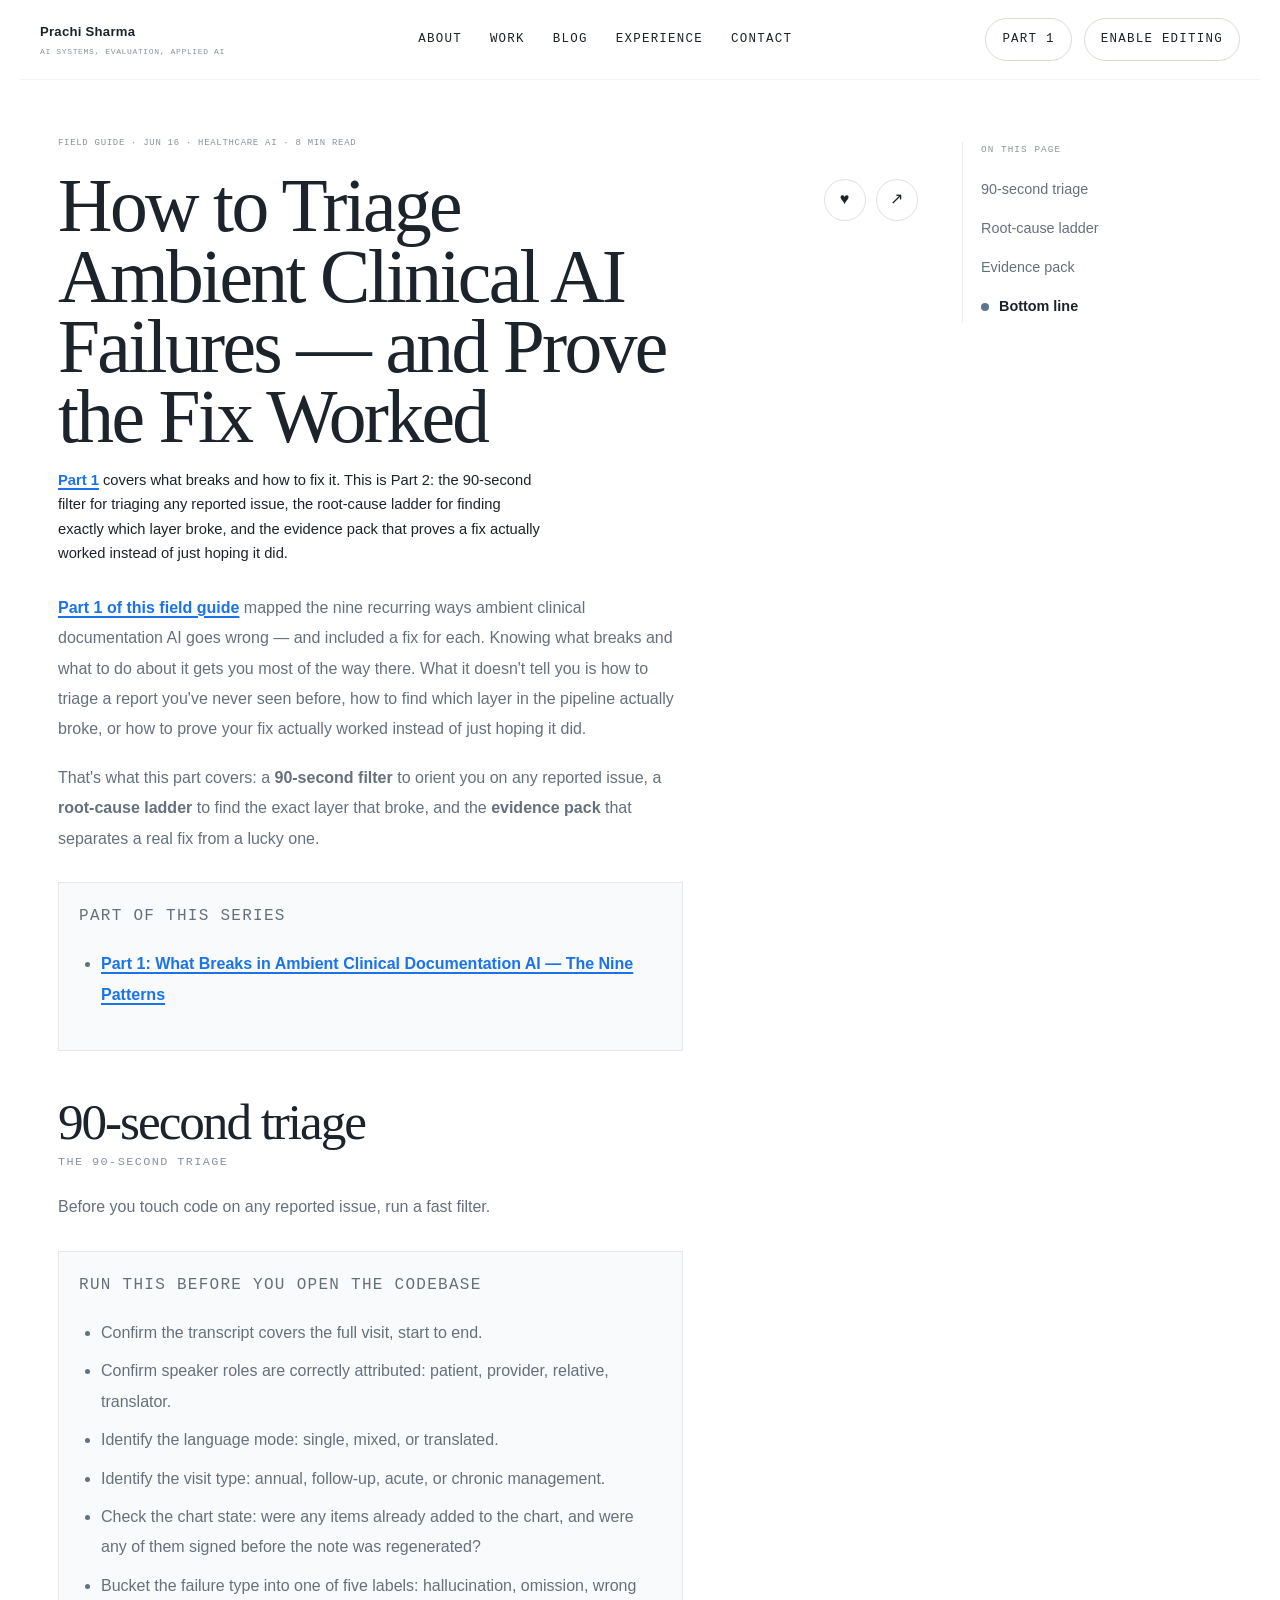
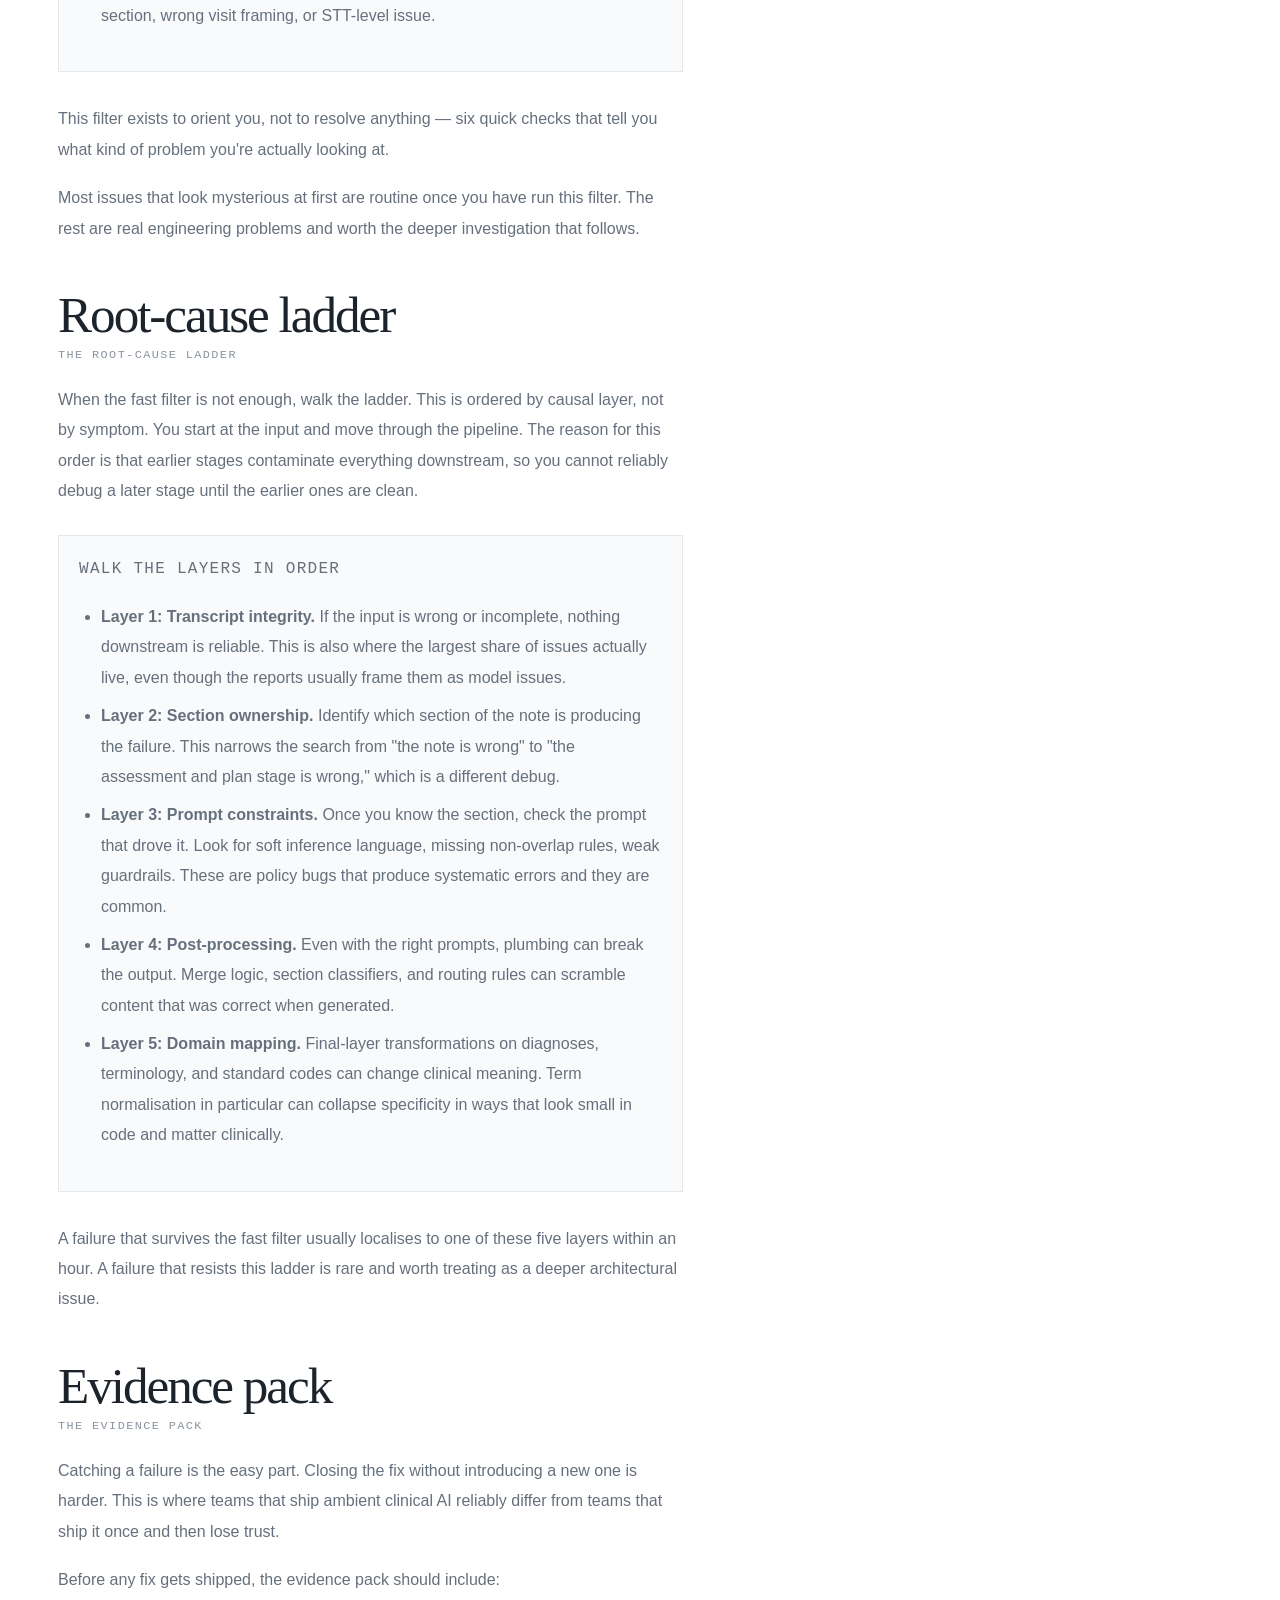
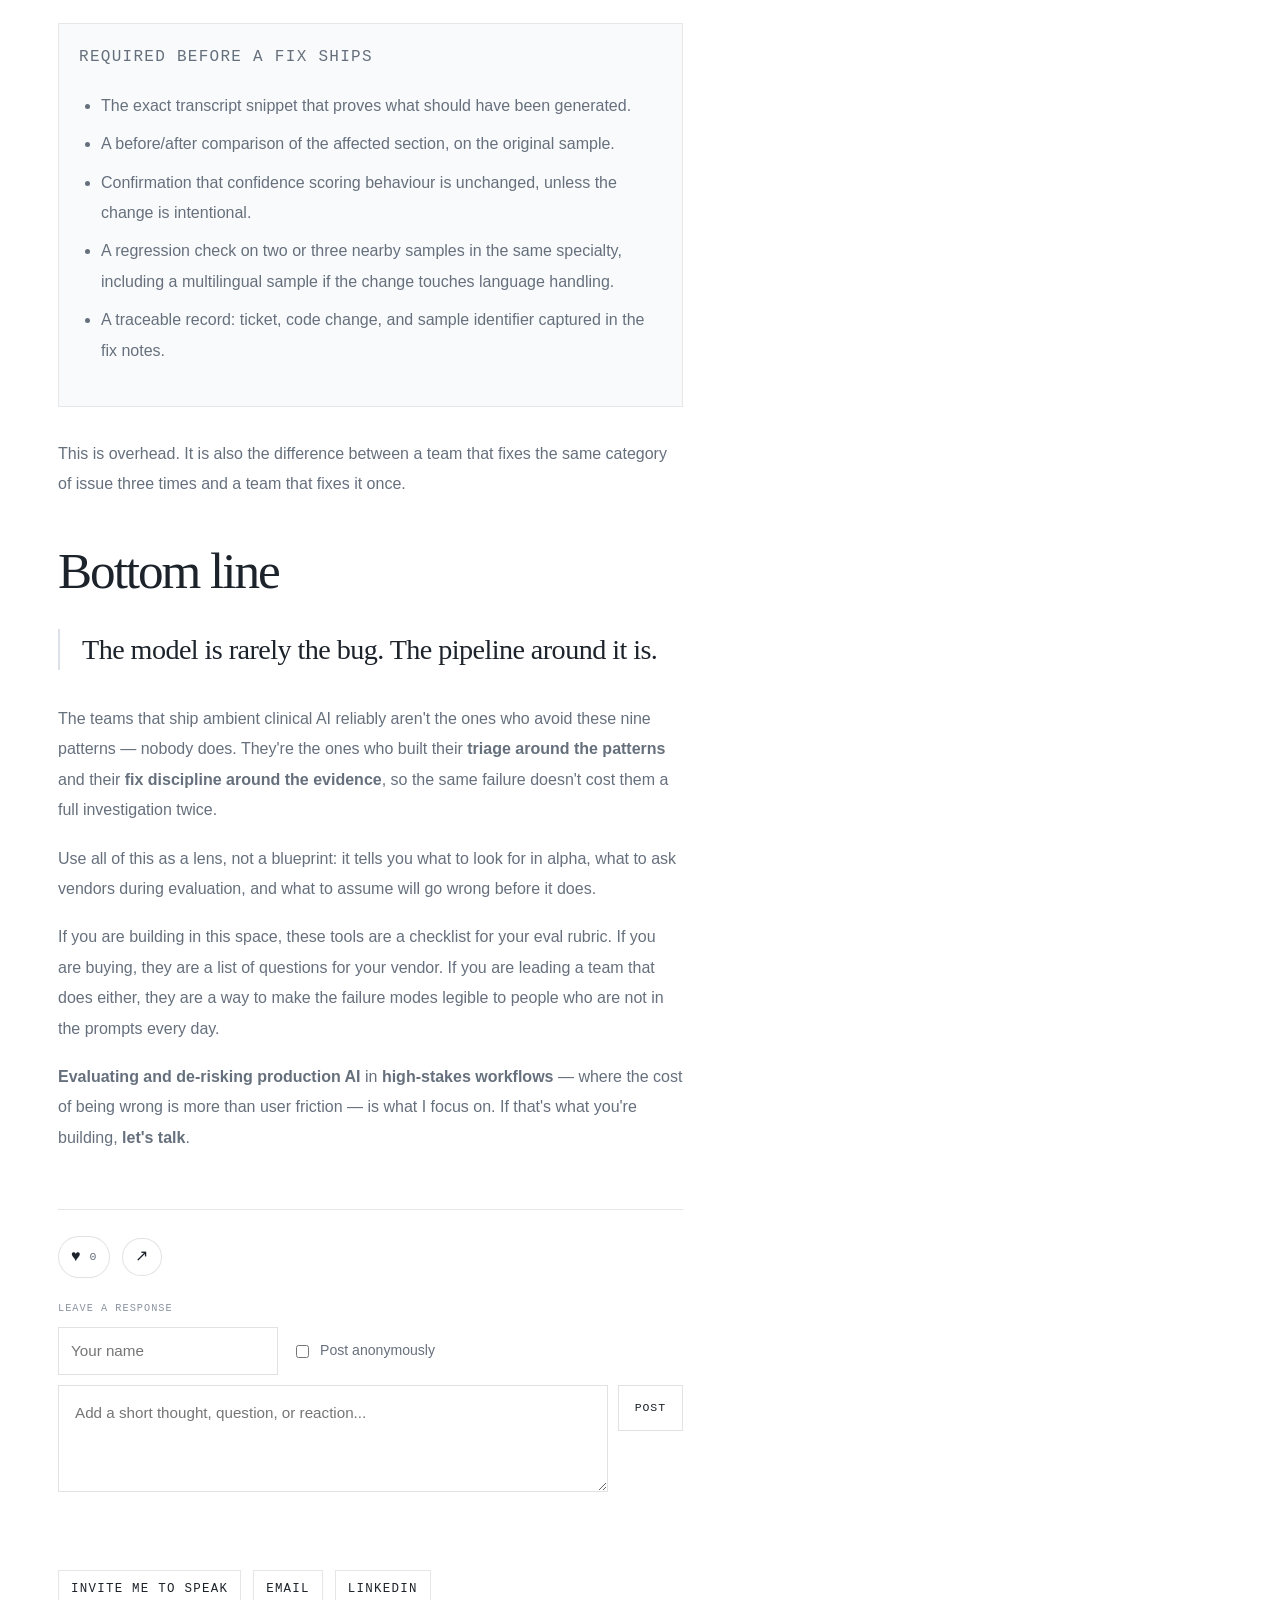
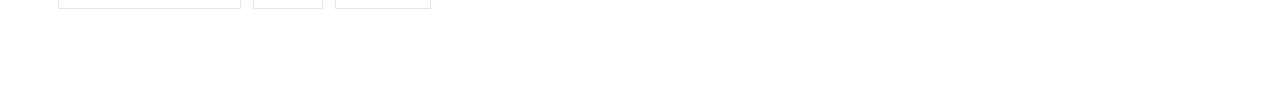
==== blog-ambient-clinical-ai-triage-and-fixes.html @ 8ca929a3 "Publish ambient clinical AI failures field guide (Part 1 + Part 2) Two-part blog series: nine failur" ====
<!DOCTYPE html>
<html lang="en">
  <head>
    <meta charset="UTF-8" />
    <meta name="viewport" content="width=device-width, initial-scale=1.0" />
    <title>How to Triage Ambient Clinical AI Failures — and Prove the Fix Worked | Prachi Sharma</title>
    <meta
      name="description"
      content="Part 2 of 2: how to triage any ambient clinical AI failure — the 90-second filter, the root-cause ladder, and the evidence pack that proves a fix actually worked."
    />
    <meta property="og:type" content="article" />
    <meta property="og:site_name" content="Prachi Sharma" />
    <meta property="og:title" content="How to Triage Ambient Clinical AI Failures — and Prove the Fix Worked" />
    <meta
      property="og:description"
      content="Part 2 of 2: how to triage any ambient clinical AI failure — the 90-second filter, the root-cause ladder, and the evidence pack that proves a fix actually worked."
    />
    <meta property="og:url" content="https://prachi-sharma.vercel.app/blog-ambient-clinical-ai-triage-and-fixes.html" />
    <meta property="og:image" content="https://prachi-sharma.vercel.app/assets/article/ambient-clinical-ai-hero.png" />
    <meta property="og:image:alt" content="Social preview card for the article How to Triage Ambient Clinical AI Failures — and Prove the Fix Worked." />
    <meta name="twitter:card" content="summary_large_image" />
    <meta name="twitter:title" content="How to Triage Ambient Clinical AI Failures — and Prove the Fix Worked" />
    <meta
      name="twitter:description"
      content="Part 2 of 2: how to triage any ambient clinical AI failure — the 90-second filter, the root-cause ladder, and the evidence pack that proves a fix actually worked."
    />
    <meta name="twitter:image" content="https://prachi-sharma.vercel.app/assets/article/ambient-clinical-ai-hero.png" />
    <link rel="stylesheet" href="./styles.css" />
  </head>
  <body>
    <div class="site-shell">
      <header class="site-header article-header">
        <a class="brand-mark" href="./index.html">
          <span class="brand-name">Prachi Sharma</span>
          <span class="brand-role">AI Systems, Evaluation, Applied AI</span>
        </a>
        <nav class="site-nav" aria-label="Article">
          <a href="./index.html#about">About</a>
          <a href="./index.html#projects">Work</a>
          <a href="./index.html#writing">Blog</a>
          <a href="./index.html#experience">Experience</a>
          <a href="./index.html#services">Contact</a>
        </nav>
        <div class="header-actions article-actions">
          <a class="header-email" href="./blog-ambient-clinical-ai-failures.html">Part 1</a>
          <button type="button" class="header-email article-owner-button" id="article-edit-toggle" hidden>Edit</button>
        </div>
      </header>

      <main class="article-page">
        <article class="article-layout">
          <div class="article-main">
            <p class="article-kicker editable-field" id="article-kicker" contenteditable="false">Field guide · Jun 16 · Healthcare AI · 8 min read</p>
            <div class="article-title-row">
              <h2 class="editable-field" id="article-title" contenteditable="false">How to Triage Ambient Clinical AI Failures — and Prove the Fix Worked</h2>
              <div class="article-title-actions" aria-label="Article actions">
                <button type="button" class="article-reaction-button article-reaction-button-compact" aria-pressed="false" aria-label="Love this article">
                  <span class="article-reaction-icon" aria-hidden="true">♥</span>
                </button>
                <div class="article-share-wrap">
                  <button type="button" class="article-share-button article-share-button-compact" aria-expanded="false" aria-controls="article-share-menu-title" aria-label="Share this article">
                    <span class="article-share-icon" aria-hidden="true">↗</span>
                  </button>
                  <div class="article-share-menu" id="article-share-menu-title" hidden>
                    <a class="article-share-option" data-share-target="whatsapp" href="#">WhatsApp</a>
                    <a class="article-share-option" data-share-target="facebook" href="#">Facebook</a>
                    <a class="article-share-option" data-share-target="linkedin" href="#">LinkedIn</a>
                    <a class="article-share-option" data-share-target="instagram" href="#">Instagram</a>
                    <a class="article-share-option" data-share-target="x" href="#">X</a>
                    <a class="article-share-option" data-share-target="email" href="#">Email</a>
                    <button type="button" class="article-share-option article-share-copy" data-share-target="copy">Copy link</button>
                  </div>
                </div>
              </div>
            </div>
            <p class="article-dek editable-field" id="article-dek" contenteditable="false">
              <a class="article-part-link" href="./blog-ambient-clinical-ai-failures.html">Part 1</a> covers what breaks and how to fix it. This is Part 2: the 90-second filter for triaging any reported issue, the root-cause ladder for finding exactly which layer broke, and the evidence pack that proves a fix actually worked instead of just hoping it did.
            </p>

            <div class="article-prose editable-prose" id="article-prose" contenteditable="false">
              <p><a class="article-part-link" href="./blog-ambient-clinical-ai-failures.html">Part 1 of this field guide</a> mapped the nine recurring ways ambient clinical documentation AI goes wrong — and included a fix for each. Knowing what breaks and what to do about it gets you most of the way there. What it doesn't tell you is how to triage a report you've never seen before, how to find which layer in the pipeline actually broke, or how to prove your fix actually worked instead of just hoping it did.</p>

              <p>That's what this part covers: a <strong>90-second filter</strong> to orient you on any reported issue, a <strong>root-cause ladder</strong> to find the exact layer that broke, and the <strong>evidence pack</strong> that separates a real fix from a lucky one.</p>

              <div class="article-callout">
                <p class="article-callout-label">Part of this series</p>
                <ul>
                  <li><a class="article-part-link" href="./blog-ambient-clinical-ai-failures.html">Part 1: What Breaks in Ambient Clinical Documentation AI — The Nine Patterns</a></li>
                </ul>
              </div>

              <p class="article-section-label">90-second triage</p>
              <h3>The 90-second triage</h3>
              <p>Before you touch code on any reported issue, run a fast filter.</p>
              <div class="article-checklist">
                <p class="article-callout-label">Run this before you open the codebase</p>
                <ul>
                  <li>Confirm the transcript covers the full visit, start to end.</li>
                  <li>Confirm speaker roles are correctly attributed: patient, provider, relative, translator.</li>
                  <li>Identify the language mode: single, mixed, or translated.</li>
                  <li>Identify the visit type: annual, follow-up, acute, or chronic management.</li>
                  <li>Check the chart state: were any items already added to the chart, and were any of them signed before the note was regenerated?</li>
                  <li>Bucket the failure type into one of five labels: hallucination, omission, wrong section, wrong visit framing, or STT-level issue.</li>
                </ul>
              </div>
              <p>This filter exists to orient you, not to resolve anything — six quick checks that tell you what kind of problem you're actually looking at.</p>
              <p>Most issues that look mysterious at first are routine once you have run this filter. The rest are real engineering problems and worth the deeper investigation that follows.</p>

              <p class="article-section-label">Root-cause ladder</p>
              <h3>The root-cause ladder</h3>
              <p>When the fast filter is not enough, walk the ladder. This is ordered by causal layer, not by symptom. You start at the input and move through the pipeline. The reason for this order is that earlier stages contaminate everything downstream, so you cannot reliably debug a later stage until the earlier ones are clean.</p>
              <div class="article-checklist">
                <p class="article-callout-label">Walk the layers in order</p>
                <ul>
                  <li><strong>Layer 1: Transcript integrity.</strong> If the input is wrong or incomplete, nothing downstream is reliable. This is also where the largest share of issues actually live, even though the reports usually frame them as model issues.</li>
                  <li><strong>Layer 2: Section ownership.</strong> Identify which section of the note is producing the failure. This narrows the search from "the note is wrong" to "the assessment and plan stage is wrong," which is a different debug.</li>
                  <li><strong>Layer 3: Prompt constraints.</strong> Once you know the section, check the prompt that drove it. Look for soft inference language, missing non-overlap rules, weak guardrails. These are policy bugs that produce systematic errors and they are common.</li>
                  <li><strong>Layer 4: Post-processing.</strong> Even with the right prompts, plumbing can break the output. Merge logic, section classifiers, and routing rules can scramble content that was correct when generated.</li>
                  <li><strong>Layer 5: Domain mapping.</strong> Final-layer transformations on diagnoses, terminology, and standard codes can change clinical meaning. Term normalisation in particular can collapse specificity in ways that look small in code and matter clinically.</li>
                </ul>
              </div>
              <p>A failure that survives the fast filter usually localises to one of these five layers within an hour. A failure that resists this ladder is rare and worth treating as a deeper architectural issue.</p>

              <p class="article-section-label">Evidence pack</p>
              <h3>The evidence pack</h3>
              <p>Catching a failure is the easy part. Closing the fix without introducing a new one is harder. This is where teams that ship ambient clinical AI reliably differ from teams that ship it once and then lose trust.</p>
              <p>Before any fix gets shipped, the evidence pack should include:</p>
              <div class="article-checklist">
                <p class="article-callout-label">Required before a fix ships</p>
                <ul>
                  <li>The exact transcript snippet that proves what should have been generated.</li>
                  <li>A before/after comparison of the affected section, on the original sample.</li>
                  <li>Confirmation that confidence scoring behaviour is unchanged, unless the change is intentional.</li>
                  <li>A regression check on two or three nearby samples in the same specialty, including a multilingual sample if the change touches language handling.</li>
                  <li>A traceable record: ticket, code change, and sample identifier captured in the fix notes.</li>
                </ul>
              </div>
              <p>This is overhead. It is also the difference between a team that fixes the same category of issue three times and a team that fixes it once.</p>

              <p class="article-section-label">Bottom line</p>
              <blockquote class="article-pullquote">
                The model is rarely the bug. The pipeline around it is.
              </blockquote>
              <p>The teams that ship ambient clinical AI reliably aren't the ones who avoid these nine patterns — nobody does. They're the ones who built their <strong>triage around the patterns</strong> and their <strong>fix discipline around the evidence</strong>, so the same failure doesn't cost them a full investigation twice.</p>
              <p>Use all of this as a lens, not a blueprint: it tells you what to look for in alpha, what to ask vendors during evaluation, and what to assume will go wrong before it does.</p>
              <p>If you are building in this space, these tools are a checklist for your eval rubric. If you are buying, they are a list of questions for your vendor. If you are leading a team that does either, they are a way to make the failure modes legible to people who are not in the prompts every day.</p>
              <p><strong>Evaluating and de-risking production AI</strong> in <strong>high-stakes workflows</strong> — where the cost of being wrong is more than user friction — is what I focus on. If that's what you're building, <strong>let's talk</strong>.</p>

              <section class="article-endcap" aria-label="Reader response and author links">
                <div class="article-engagement-bar">
                  <button type="button" class="article-reaction-button" aria-pressed="false" aria-label="Love this article">
                    <span class="article-reaction-icon" aria-hidden="true">♥</span>
                    <span class="article-reaction-count">0</span>
                  </button>
                  <div class="article-share-wrap">
                    <button type="button" class="article-share-button" aria-expanded="false" aria-controls="article-share-menu-bottom" aria-label="Share this article">
                      <span class="article-share-icon" aria-hidden="true">↗</span>
                    </button>
                    <div class="article-share-menu" id="article-share-menu-bottom" hidden>
                      <a class="article-share-option" data-share-target="whatsapp" href="#">WhatsApp</a>
                      <a class="article-share-option" data-share-target="facebook" href="#">Facebook</a>
                      <a class="article-share-option" data-share-target="linkedin" href="#">LinkedIn</a>
                      <a class="article-share-option" data-share-target="instagram" href="#">Instagram</a>
                      <a class="article-share-option" data-share-target="x" href="#">X</a>
                      <a class="article-share-option" data-share-target="email" href="#">Email</a>
                      <button type="button" class="article-share-option article-share-copy" data-share-target="copy">Copy link</button>
                    </div>
                  </div>
                </div>

                <div class="article-response-block">
                  <label class="article-response-label" for="article-response-input">Leave a response</label>
                  <div class="article-response-meta">
                    <input type="text" id="article-response-name" placeholder="Your name" />
                    <label class="article-response-anon">
                      <input type="checkbox" id="article-response-anonymous" />
                      <span>Post anonymously</span>
                    </label>
                  </div>
                  <div class="article-response-form">
                    <textarea id="article-response-input" rows="3" placeholder="Add a short thought, question, or reaction..."></textarea>
                    <button type="button" class="article-response-submit" id="article-response-submit">Post</button>
                  </div>
                  <p class="article-response-status" id="article-response-status" aria-live="polite"></p>
                  <div class="article-response-list" id="article-response-list"></div>
                </div>

                <div class="article-mini-contact">
                  <a class="article-mini-contact-link" href="./index.html#services">Invite me to speak</a>
                  <a class="article-mini-contact-link" href="mailto:psharma3@ee.iitr.ac.in">Email</a>
                  <a
                    class="article-mini-contact-link"
                    href="https://www.linkedin.com/in/prachi-sharma-ph-d-a78a6b71/"
                    target="_blank"
                    rel="noreferrer"
                  >
                    LinkedIn
                  </a>
                </div>
              </section>
            </div>
          </div>
        </article>
      </main>
    </div>
    <script src="./analytics-config.js"></script>
    <script src="./analytics.js"></script>
    <script src="./blog-editor.js"></script>
  </body>
</html>
---- styles.css ----
:root {
  --bg: #ffffff;
  --panel: #ffffff;
  --panel-strong: #ffffff;
  --text: #1d232b;
  --muted: #66707d;
  --muted-soft: #8a93a0;
  --line: #ddd9cf;
  --accent: #5f7692;
  --accent-soft: rgba(95, 118, 146, 0.1);
  --accent-strong: rgba(95, 118, 146, 0.22);
  --highlight: #e5634a;
  --font-body: "Karla", sans-serif;
  --font-display: "Instrument Serif", serif;
  --font-mono: "IBM Plex Mono", monospace;
}

* {
  box-sizing: border-box;
}

html {
  scroll-behavior: smooth;
}

body {
  margin: 0;
  font-family: var(--font-body);
  background: var(--bg);
  color: var(--text);
  text-rendering: optimizeLegibility;
  font-size: 0.95rem;
  line-height: 1.7;
}

a {
  color: inherit;
  text-decoration: none;
}

img {
  display: block;
  max-width: 100%;
}

button,
input,
select,
textarea {
  font: inherit;
}

button,
a,
input,
select,
textarea {
  transition: border-color 160ms ease, background-color 160ms ease, color 160ms ease,
    box-shadow 160ms ease, transform 160ms ease;
}

:focus-visible {
  outline: 2px solid var(--accent);
  outline-offset: 3px;
}

.page-shell {
  min-height: 100vh;
  background: var(--bg);
}

.snap-container {
  min-height: 100vh;
  overflow-y: auto;
  overflow-x: hidden;
  scroll-snap-type: none;
  scrollbar-width: thin;
  scrollbar-color: var(--accent) transparent;
}

.screen {
  min-height: auto;
  scroll-snap-align: none;
  scroll-margin-top: 96px;
}

.site-header {
  position: sticky;
  top: 0;
  z-index: 40;
  max-width: 1240px;
  margin: 0 auto;
  padding: 18px 20px;
  display: grid;
  grid-template-columns: auto 1fr auto;
  align-items: center;
  gap: 20px;
  backdrop-filter: blur(14px);
  background: rgba(255, 255, 255, 0.94);
  border-bottom: 1px solid rgba(95, 118, 146, 0.08);
}

.brand-mark {
  display: inline-flex;
  flex-direction: column;
  gap: 2px;
}

.brand-name {
  font-family: var(--font-body);
  font-size: 0.82rem;
  font-weight: 600;
  letter-spacing: 0.02em;
}

.brand-role {
  color: var(--muted-soft);
  font-family: var(--font-mono);
  font-size: 0.5rem;
  letter-spacing: 0.08em;
  text-transform: uppercase;
}

.site-nav {
  display: flex;
  justify-content: center;
  gap: 28px;
}

.site-nav a {
  color: var(--text);
  font-family: var(--font-mono);
  font-size: 0.78rem;
  text-transform: uppercase;
  letter-spacing: 0.1em;
}

.site-nav a:hover {
  color: #111111;
}

.header-actions {
  display: flex;
  align-items: center;
  gap: 12px;
}

.socials {
  display: flex;
  align-items: center;
  gap: 8px;
}

.social-link {
  width: 42px;
  height: 42px;
  border-radius: 999px;
  display: inline-flex;
  align-items: center;
  justify-content: center;
  color: var(--muted);
  border: 1px solid transparent;
}

.social-link svg {
  width: 18px;
  height: 18px;
  fill: currentColor;
}

.social-link:hover {
  color: var(--accent);
  background: rgba(255, 255, 255, 0.72);
  border-color: var(--accent-strong);
}

.header-email,
.hero-button {
  border-radius: 999px;
  border: 1px solid var(--line);
  background: transparent;
}

.header-email {
  padding: 10px 16px;
  color: var(--text);
  font-family: var(--font-mono);
  font-size: 0.78rem;
  font-weight: 500;
  text-transform: uppercase;
  letter-spacing: 0.1em;
  background: rgba(255, 255, 255, 0.55);
}

.header-email:hover {
  border-color: var(--accent);
  color: var(--accent);
  background: rgba(255, 255, 255, 0.75);
}

.hero-screen,
.section-screen {
  max-width: 1240px;
  margin: 0 auto;
  padding: 64px 20px;
}

.hero-screen {
  display: flex;
  align-items: center;
  min-height: calc(100vh - 78px);
  padding-top: 96px;
}

.hero-inner {
  width: 100%;
  display: grid;
  grid-template-columns: minmax(0, 1.15fr) minmax(280px, 0.85fr);
  gap: 52px;
  align-items: center;
}

.hero-copy {
  max-width: 760px;
}

.section-kicker {
  margin: 0 0 16px;
  color: var(--muted-soft);
  font-family: var(--font-mono);
  text-transform: uppercase;
  letter-spacing: 0.12em;
  font-size: 0.62rem;
  font-weight: 400;
}

.hero-copy h1,
.section-title {
  margin: 0;
  font-family: var(--font-display);
  letter-spacing: -0.03em;
}

.hero-copy h1 {
  max-width: 12.5ch;
  font-size: clamp(2.8rem, 6vw, 5rem);
  line-height: 0.97;
  font-weight: 400;
  min-height: 2.9em;
}

.hero-copy h1::after {
  content: "";
  display: inline-block;
  width: 1px;
  height: 0.9em;
  margin-left: 0.08em;
  vertical-align: -0.08em;
  background: rgba(29, 35, 43, 0.42);
  animation: hero-caret 0.9s steps(1) infinite;
}

.hero-subline {
  max-width: 54ch;
  margin: 20px 0 0;
  color: var(--muted);
  line-height: 1.75;
  font-size: 1rem;
}

.accent-text {
  color: var(--accent);
}

.hero-summary {
  max-width: 52ch;
  margin: 14px 0 0;
  color: var(--muted);
  line-height: 1.82;
  font-size: 0.95rem;
}

.hero-buttons {
  display: flex;
  flex-wrap: wrap;
  gap: 12px;
  margin-top: 28px;
}

.hero-button {
  padding: 12px 18px;
  color: var(--text);
  font-family: var(--font-mono);
  font-size: 0.78rem;
  font-weight: 500;
  letter-spacing: 0.1em;
  text-transform: uppercase;
  background: rgba(255, 255, 255, 0.55);
}

.hero-button:hover {
  color: var(--accent);
  border-color: var(--accent);
  background: rgba(255, 255, 255, 0.75);
}

.hero-figure {
  margin: 0;
  padding: 0;
  border-radius: 0;
  background: transparent;
  border: none;
}

.hero-image {
  width: 100%;
  max-width: 440px;
  margin-left: auto;
  aspect-ratio: 4 / 5;
  border-radius: 0;
  object-fit: cover;
  object-position: center 12%;
}

.section-frame {
  width: 100%;
  max-width: 1080px;
  margin: 0 auto;
  display: flex;
  flex-direction: column;
  gap: 28px;
  min-height: auto;
}

.compact-frame {
  padding: 0;
}

.section-title {
  max-width: 15ch;
  font-size: clamp(2rem, 4vw, 3rem);
  line-height: 1.03;
  font-weight: 400;
}

.about-title {
  max-width: none;
  white-space: nowrap;
  font-size: clamp(1.7rem, 3vw, 2.7rem);
}

.projects-title {
  max-width: none;
  white-space: nowrap;
}

.services-title {
  max-width: none;
  white-space: nowrap;
}

.contact-title {
  max-width: none;
  white-space: nowrap;
}

.two-column,
.contact-layout {
  display: grid;
  grid-template-columns: minmax(0, 1.05fr) minmax(280px, 0.95fr);
  gap: 34px;
  align-items: start;
}

.section-copy,
.card-copy,
.contact-panel,
.writing-card p,
.project-card-copy p,
.project-modal-body p {
  color: var(--muted);
  line-height: 1.85;
  font-size: 0.95rem;
}

.section-copy p {
  margin: 0 0 14px;
}

.about-flow::after {
  content: "";
  display: block;
  clear: both;
}

.about-inline-visual {
  float: right;
  width: min(100%, 390px);
  margin: 2px 0 18px 32px;
}

.visual-card {
  overflow: hidden;
  border-radius: 0;
  background: var(--panel-strong);
  border: 1px solid rgba(17, 17, 17, 0.18);
}

.visual-card img {
  width: 100%;
  height: 540px;
  object-fit: cover;
  object-position: center 12%;
}

.ideas-screen {
  min-height: auto;
}

.ideas-list {
  display: grid;
  gap: 10px;
  max-width: 880px;
}

.idea-line {
  margin: 0;
  padding: 10px 0;
  color: var(--text);
  font-family: var(--font-display);
  font-size: clamp(1.3rem, 2.2vw, 1.8rem);
  line-height: 1.4;
  letter-spacing: -0.01em;
}

.card-grid {
  display: grid;
  grid-template-columns: repeat(2, minmax(0, 1fr));
  gap: 18px;
}

.journey-timeline {
  position: relative;
  display: grid;
  gap: 0;
  max-width: 980px;
  margin-top: 8px;
}

.journey-timeline::before {
  content: "";
  position: absolute;
  top: 8px;
  bottom: 8px;
  left: 50%;
  transform: translateX(-50%);
  width: 1px;
  background: rgba(95, 118, 146, 0.16);
}

.timeline-item {
  position: relative;
  display: grid;
  grid-template-columns: 1fr 28px 1fr;
  gap: 26px;
  padding: 0 0 34px;
}

.timeline-item:last-child {
  padding-bottom: 0;
}

.timeline-marker {
  position: relative;
  grid-column: 2;
}

.timeline-dot {
  position: absolute;
  top: 8px;
  left: 50%;
  transform: translateX(-50%);
  width: 12px;
  height: 12px;
  border-radius: 50%;
  background: #ffffff;
  border: 1.5px solid rgba(95, 118, 146, 0.36);
}

.timeline-content {
  border: 1px solid rgba(17, 17, 17, 0.18);
  border-radius: 22px;
  background: #ffffff;
  padding: 20px 22px;
  max-width: 420px;
}

.timeline-left .timeline-content {
  grid-column: 1;
  justify-self: end;
  text-align: right;
}

.timeline-right .timeline-content {
  grid-column: 3;
  justify-self: start;
  text-align: left;
}

.timeline-left .chip-row {
  justify-content: flex-end;
}

.timeline-right .chip-row {
  justify-content: flex-start;
}

.timeline-topline {
  display: flex;
  align-items: center;
  gap: 10px;
  margin-bottom: 6px;
  flex-wrap: wrap;
}

.timeline-left .timeline-topline {
  justify-content: flex-end;
}

.timeline-stamp,
.timeline-current-badge {
  font-family: var(--font-mono);
  font-size: 0.52rem;
  letter-spacing: 0.08em;
  text-transform: uppercase;
}

.timeline-stamp {
  color: var(--muted-soft);
}

.timeline-current-badge {
  color: #ffffff;
  border: 1px solid var(--highlight);
  background: var(--highlight);
  border-radius: 999px;
  padding: 4px 10px;
}

.timeline-education .timeline-dot {
  border-color: rgba(95, 118, 146, 0.5);
  background: rgba(95, 118, 146, 0.12);
}

.timeline-education .timeline-stamp {
  color: var(--accent);
}

.timeline-education .timeline-content h4 {
  color: var(--accent);
}

.timeline-content h4 {
  margin: 6px 0 10px;
}

.timeline-item.is-current .timeline-dot {
  background: var(--highlight);
  border-color: var(--highlight);
  box-shadow: 0 0 0 5px rgba(229, 99, 74, 0.16);
}

.timeline-item.is-current .timeline-content {
  padding-left: 2px;
}

.timeline-item.is-current .timeline-content h4 {
  color: var(--highlight);
}

.reveal-on-scroll {
  opacity: 0;
  transform: translateY(12px);
  transition: opacity 520ms ease, transform 520ms ease;
}

.reveal-on-scroll.is-visible {
  opacity: 1;
  transform: translateY(0);
}

@keyframes hero-caret {
  0%,
  49% {
    opacity: 1;
  }
  50%,
  100% {
    opacity: 0;
  }
}

.info-card,
.writing-card,
.contact-panel,
.booking-panel,
.project-card {
  background: var(--panel);
  border: 1px solid rgba(17, 17, 17, 0.18);
}

.info-card,
.writing-card,
.contact-panel,
.booking-panel {
  border-radius: 22px;
  padding: 24px;
}

.info-card h4,
.writing-card h4,
.project-card h4,
.booking-panel h4 {
  margin: 0 0 10px;
  font-family: var(--font-display);
  font-size: 1.3rem;
  font-weight: 400;
  line-height: 1.35;
}

.card-meta,
.project-eyebrow,
.project-category,
.project-group-timeline,
.contact-label,
.project-modal-subtitle {
  color: var(--muted-soft);
  font-family: var(--font-mono);
  font-size: 0.52rem;
  text-transform: uppercase;
  letter-spacing: 0.1em;
  line-height: 1.6;
}

.chip-row {
  display: flex;
  flex-wrap: wrap;
  gap: 8px;
  margin-top: 16px;
}

.chip,
.skill-pill,
.slot-chip {
  padding: 8px 12px;
  border-radius: 999px;
  border: 1px solid rgba(17, 17, 17, 0.14);
  background: rgba(255, 255, 255, 0.82);
  color: var(--text);
  font-family: var(--font-mono);
  font-size: 0.58rem;
  font-weight: 400;
}

.skills-wrap {
  display: flex;
  flex-wrap: wrap;
  gap: 12px;
}

.skill-pill {
  min-height: 52px;
  align-items: center;
  display: inline-flex;
}

.projects-screen .section-frame {
  max-width: 1180px;
}

.project-groups {
  display: grid;
  gap: 34px;
}

.project-group {
  display: grid;
  gap: 16px;
  padding-top: 8px;
}

.project-group-head h4 {
  margin: 0 0 6px;
  font-family: var(--font-display);
  font-size: 1.8rem;
  font-weight: 400;
}

.project-group-head p {
  margin: 0;
  max-width: 64ch;
  color: var(--muted);
  line-height: 1.8;
}

.project-group-copy,
.inline-subtitle {
  max-width: none;
  white-space: nowrap;
}

.project-rail {
  display: grid;
  grid-template-columns: repeat(2, minmax(0, 1fr));
  gap: 18px;
}

.project-card {
  border-radius: 24px;
  overflow: hidden;
  background: #ffffff;
  border: 1px solid rgba(17, 17, 17, 0.12);
  transition: transform 180ms ease, border-color 180ms ease, background-color 180ms ease;
}

.project-card-clickable {
  cursor: pointer;
}

.project-card-clickable:hover {
  border-color: rgba(17, 17, 17, 0.2);
  background: #ffffff;
  transform: translateY(-3px);
}

.project-card-body {
  padding: 22px;
}

.project-card h4 {
  font-family: var(--font-display);
  font-size: 1.6rem;
  font-weight: 400;
  margin-bottom: 10px;
}

.project-summary {
  margin: 0;
  color: var(--muted);
  line-height: 1.75;
  font-size: 0.82rem;
}

.writing-subtitle {
  max-width: 54ch;
  margin: -8px 0 8px;
  color: var(--muted);
  line-height: 1.8;
}

.writing-filters {
  display: flex;
  flex-wrap: wrap;
  gap: 10px;
}

.writing-filter {
  border: 1px solid rgba(17, 17, 17, 0.18);
  background: transparent;
  color: var(--text);
  padding: 9px 14px;
  border-radius: 999px;
  font-family: var(--font-mono);
  font-size: 0.78rem;
  font-weight: 400;
  text-transform: uppercase;
  letter-spacing: 0.1em;
}

.writing-filter:hover,
.writing-filter.is-active {
  border-color: rgba(17, 17, 17, 0.28);
  color: var(--text);
  background: rgba(255, 255, 255, 0.72);
}

.writing-feature {
  margin-top: 12px;
}

.featured-essay {
  padding: 24px 24px 28px;
  border: none;
  border-radius: 22px;
  background: #ffffff;
}

.featured-essay-label {
  display: inline-block;
  margin-bottom: 10px;
  color: var(--muted-soft);
  font-family: var(--font-mono);
  font-size: 0.52rem;
  letter-spacing: 0.12em;
  text-transform: uppercase;
}

.featured-essay h4 {
  margin: 0 0 10px;
  font-family: var(--font-display);
  font-size: clamp(1.4rem, 2.5vw, 2rem);
  font-weight: 400;
  line-height: 1.12;
  letter-spacing: -0.02em;
}

.featured-essay p {
  max-width: 56ch;
  margin: 0 0 10px;
  color: var(--muted);
  line-height: 1.8;
}

.essay-meta,
.archive-item-meta {
  color: var(--muted-soft);
  font-family: var(--font-mono);
  font-size: 0.52rem;
  letter-spacing: 0.04em;
}

.featured-essay-link {
  display: inline-flex;
  margin-top: 8px;
  color: var(--accent);
  font-family: var(--font-mono);
  font-size: 0.62rem;
  font-weight: 400;
  text-transform: uppercase;
  letter-spacing: 0.06em;
}

.writing-archive {
  display: grid;
  gap: 28px;
}

.free-kit-frame {
  display: grid;
  grid-template-columns: minmax(0, 1.05fr) minmax(280px, 0.95fr);
  gap: 34px;
  align-items: start;
}

.free-kit-title {
  max-width: 58ch;
}

.free-kit-subtitle,
.free-kit-description,
.free-kit-note {
  color: var(--muted);
  line-height: 1.85;
}

.free-kit-subtitle {
  max-width: 54ch;
  margin: 20px 0 0;
  font-size: 1rem;
}

.free-kit-description {
  max-width: 58ch;
  margin: 14px 0 0;
  font-size: 0.95rem;
}

.free-kit-actions {
  display: flex;
  flex-wrap: wrap;
  gap: 12px;
  margin-top: 26px;
}

.free-kit-panel {
  border: 1px solid rgba(17, 17, 17, 0.18);
  border-radius: 22px;
  background: rgba(255, 255, 255, 0.72);
  padding: 26px;
}

.free-kit-panel h4 {
  margin: 8px 0 0;
  font-family: var(--font-display);
  font-size: 1.45rem;
  font-weight: 400;
  line-height: 1.25;
}

.resource-stack {
  display: grid;
  gap: 18px;
}

.coming-soon-panel {
  background: rgba(95, 118, 146, 0.06);
}

.free-kit-list {
  display: grid;
  gap: 12px;
  margin: 18px 0 0;
  padding: 0;
  list-style: none;
}

.free-kit-list li {
  position: relative;
  padding-left: 18px;
  color: var(--text);
  line-height: 1.65;
}

.free-kit-list li::before {
  content: "";
  position: absolute;
  left: 0;
  top: 0.72em;
  width: 6px;
  height: 6px;
  border-radius: 999px;
  background: var(--highlight);
}

.free-kit-note {
  margin: 20px 0 0;
  font-size: 0.9rem;
}

.coming-soon-badge {
  display: inline-flex;
  margin-top: 18px;
  padding: 8px 12px;
  border-radius: 999px;
  border: 1px solid rgba(95, 118, 146, 0.24);
  color: var(--accent);
  background: rgba(255, 255, 255, 0.72);
  font-family: var(--font-mono);
  font-size: 0.58rem;
  letter-spacing: 0.1em;
  text-transform: uppercase;
}

.archive-group {
  display: grid;
  gap: 14px;
}

.archive-heading {
  margin: 0;
  font-size: 0.85rem;
  font-weight: 700;
  color: var(--text);
}

.archive-essay-list {
  display: grid;
  gap: 12px;
}

.archive-essay {
  padding: 20px 22px 22px;
  border: none;
  border-radius: 20px;
  background: #ffffff;
}

.archive-essay-link-wrap {
  display: block;
}

.archive-essay-title {
  margin: 0 0 8px;
  font-family: var(--font-display);
  font-size: clamp(1.15rem, 2vw, 1.55rem);
  font-weight: 400;
  line-height: 1.18;
  letter-spacing: -0.01em;
}

.archive-essay-sentence {
  max-width: 54ch;
  margin: 0 0 10px;
  color: var(--muted);
  line-height: 1.8;
  font-size: 0.9rem;
}

.archive-essay:hover .archive-essay-title {
  color: var(--accent);
}

.services-layout {
  align-items: start;
}

.services-grid {
  margin-top: 8px;
}

.work-with-me-copy {
  max-width: none;
}

.service-cta-grid {
  display: grid;
  grid-template-columns: repeat(2, minmax(0, 1fr));
  gap: 18px;
  align-items: start;
  margin-top: 10px;
}

.booking-panel {
  background: rgba(255, 255, 255, 0.62);
  margin-top: 0;
}

.booking-panel-secondary {
  max-width: none;
}

.service-contact-panel {
  min-height: 100%;
}

.booking-form {
  display: flex;
  flex-direction: column;
  gap: 12px;
}

.booking-input {
  width: 100%;
  border: 1px solid rgba(95, 118, 146, 0.14);
  border-radius: 14px;
  padding: 14px 16px;
  color: var(--text);
  background: rgba(255, 255, 255, 0.9);
  font-size: 0.85rem;
}

.booking-input::placeholder {
  color: var(--muted-soft);
}

.booking-textarea {
  min-height: 130px;
  resize: vertical;
}

.booking-submit {
  width: fit-content;
  background: rgba(255, 255, 255, 0.72);
  border-color: rgba(95, 118, 146, 0.18);
  color: var(--text);
}

.booking-submit:hover {
  background: var(--accent);
  border-color: var(--accent);
  color: white;
}

.slot-chip {
  border: 1px solid rgba(17, 17, 17, 0.18);
  font-family: inherit;
}

.slot-chip:hover {
  color: var(--accent);
  border-color: var(--accent-strong);
}

.contact-panel {
  display: flex;
  flex-direction: column;
  gap: 18px;
}

.contact-item {
  display: flex;
  flex-direction: column;
  gap: 5px;
}

.contact-value {
  color: var(--text);
  font-weight: 600;
  font-size: 0.82rem;
}

.contact-link {
  text-decoration: none;
}

.contact-link:hover {
  color: var(--accent);
}

.hidden {
  display: none;
}

.site-footer {
  padding: 18px 20px 32px;
  text-align: center;
}

.site-footer p {
  margin: 0;
  color: var(--muted-soft);
  font-family: var(--font-mono);
  font-size: 0.56rem;
  letter-spacing: 0.08em;
  text-transform: none;
}

.article-header {
  position: sticky;
}

.article-actions {
  justify-content: flex-end;
}

.article-page {
  max-width: 1240px;
  margin: 0 auto;
  padding: 56px 20px 88px;
}

.article-editor {
  margin: 0 0 32px;
  padding: 14px 16px 16px;
  border: 1px solid rgba(17, 17, 17, 0.12);
  background: #ffffff;
  position: sticky;
  top: 84px;
  z-index: 12;
}

.article-editor[hidden],
.article-owner-button[hidden] {
  display: none !important;
}

.article-editor-bar {
  display: grid;
  gap: 10px;
  margin-bottom: 12px;
}

.editor-group {
  display: grid;
  gap: 6px;
  padding: 10px 12px 12px;
  border: 1px solid rgba(17, 17, 17, 0.08);
  background: #fcfbf9;
}

.editor-group-label {
  margin: 0;
  color: var(--muted-soft);
  font-family: var(--font-mono);
  font-size: 0.56rem;
  letter-spacing: 0.1em;
  text-transform: uppercase;
}

.editor-group-controls {
  display: flex;
  flex-wrap: wrap;
  gap: 8px;
}

.editor-button,
.editor-action {
  border: 1px solid rgba(17, 17, 17, 0.14);
  background: #ffffff;
  color: var(--text);
  font-family: var(--font-mono);
  font-size: 0.62rem;
  letter-spacing: 0.04em;
  text-transform: uppercase;
}

.editor-button {
  min-width: 42px;
  padding: 8px 10px;
}

.editor-button:hover,
.editor-action:hover {
  border-color: rgba(95, 118, 146, 0.4);
  color: var(--accent);
}

.editor-color-chip {
  display: inline-flex;
  align-items: center;
  gap: 8px;
  padding: 6px 10px;
  border: 1px solid rgba(17, 17, 17, 0.14);
  background: #ffffff;
  color: var(--text);
  font-family: var(--font-mono);
  font-size: 0.62rem;
  letter-spacing: 0.04em;
  text-transform: uppercase;
}

.editor-color-chip input[type="color"] {
  width: 20px;
  height: 20px;
  padding: 0;
  border: none;
  background: transparent;
  cursor: pointer;
}

.editor-underline {
  text-decoration: underline;
}

.article-editor-actions {
  display: flex;
  flex-wrap: wrap;
  align-items: center;
  gap: 10px 14px;
}

.article-owner-button {
  cursor: pointer;
}

.editor-action {
  padding: 9px 12px;
}

.editor-action-muted {
  color: var(--muted);
}

.editor-note {
  margin: 0;
  color: var(--muted);
  font-size: 0.88rem;
}

.editable-field:focus,
.editable-prose:focus {
  outline: 2px solid rgba(95, 118, 146, 0.28);
  outline-offset: 6px;
}

.editable-field[contenteditable="false"],
.editable-prose[contenteditable="false"] {
  outline: none;
}

.editable-prose[contenteditable="true"] {
  min-height: 480px;
}

.article-layout {
  display: grid;
  grid-template-columns: minmax(0, 860px) minmax(220px, 260px);
  gap: 44px;
  align-items: start;
  justify-content: center;
}

.article-main {
  min-width: 0;
  max-width: 860px;
}

.article-toc {
  position: sticky;
  top: 110px;
  align-self: start;
  padding-top: 6px;
}

.article-toc-inner {
  padding-left: 18px;
  border-left: 1px solid rgba(17, 17, 17, 0.08);
}

.article-toc-label {
  margin: 0 0 14px;
  color: var(--muted-soft);
  font-family: var(--font-mono);
  font-size: 0.58rem;
  letter-spacing: 0.12em;
  text-transform: uppercase;
}

.article-toc-list {
  display: grid;
  gap: 4px;
  margin: 0;
  padding: 0;
  list-style: none;
}

.article-toc-link {
  display: block;
  padding: 7px 0;
  color: var(--muted);
  font-size: 0.9rem;
  line-height: 1.45;
}

.article-toc-link:hover {
  color: var(--text);
}

.article-toc-link.is-active {
  color: var(--text);
  font-weight: 600;
}

.article-toc-link.is-active::before {
  content: "";
  display: inline-block;
  width: 8px;
  height: 8px;
  margin-right: 10px;
  border-radius: 999px;
  background: var(--accent);
  vertical-align: middle;
}

.article-kicker {
  margin: 0 0 20px;
  color: var(--muted-soft);
  font-family: var(--font-mono);
  font-size: 0.56rem;
  letter-spacing: 0.08em;
  text-transform: uppercase;
}

.article-main h2 {
  margin: 0 0 16px;
  max-width: 17ch;
  font-family: var(--font-display);
  font-size: clamp(3.45rem, 5.9vw, 5.7rem);
  line-height: 0.93;
  font-weight: 400;
  letter-spacing: -0.035em;
}

.article-title-row {
  display: flex;
  align-items: flex-start;
  justify-content: space-between;
  gap: 16px;
}

.article-title-actions {
  display: inline-flex;
  align-items: center;
  gap: 10px;
  padding-top: 8px;
}

.article-dek {
  max-width: 60ch;
  margin: 0 0 28px;
  color: var(--text);
  font-size: 0.92rem;
  line-height: 1.64;
}

.article-prose {
  max-width: 74ch;
}

.article-prose p {
  margin: 0 0 18px;
  color: var(--muted);
  font-size: 1rem;
  line-height: 1.9;
}

.article-prose ul,
.article-prose ol {
  margin: 0 0 18px;
  padding-left: 1.4rem;
}

.article-prose li {
  color: var(--muted);
  font-size: 1rem;
  line-height: 1.9;
  margin: 0 0 10px;
}

.article-callout,
.article-checklist,
.article-takeaway-box {
  margin: 28px 0 32px;
  padding: 18px 20px;
  border: 1px solid rgba(17, 17, 17, 0.08);
  background: rgba(95, 118, 146, 0.035);
}

.article-callout-label {
  margin: 0 0 12px;
  color: var(--text);
  font-family: var(--font-mono);
  font-size: 0.6rem;
  letter-spacing: 0.08em;
  text-transform: uppercase;
}

.article-stat-grid {
  display: grid;
  grid-template-columns: repeat(3, minmax(0, 1fr));
  gap: 12px;
  margin: 28px 0 32px;
}

.article-stat-card {
  display: grid;
  gap: 8px;
  min-height: 116px;
  padding: 16px;
  border: 1px solid rgba(17, 17, 17, 0.08);
  background: #ffffff;
}

.article-stat-number {
  color: var(--text);
  font-family: var(--font-display);
  font-size: clamp(1.35rem, 2.2vw, 2rem);
  line-height: 1;
  letter-spacing: -0.02em;
}

.article-stat-label {
  color: var(--muted);
  font-size: 0.92rem;
  line-height: 1.55;
}

.article-pullquote {
  margin: 34px 0;
  padding: 4px 0 4px 22px;
  border-left: 2px solid rgba(95, 118, 146, 0.22);
  color: var(--text);
  font-family: var(--font-display);
  font-size: clamp(1.4rem, 2.2vw, 2rem);
  line-height: 1.18;
  letter-spacing: -0.02em;
}

.article-lesson-quote {
  position: relative;
  margin: 18px 0 26px;
  padding: 18px 22px 18px 58px;
  border: 1px solid rgba(17, 17, 17, 0.08);
  background: linear-gradient(180deg, rgba(95, 118, 146, 0.04), rgba(95, 118, 146, 0.015));
}

.article-lesson-quote-mark {
  position: absolute;
  left: 18px;
  top: 12px;
  color: rgba(95, 118, 146, 0.45);
  font-family: var(--font-display);
  font-size: 4rem;
  line-height: 1;
}

.article-lesson-quote p {
  margin: 0;
  color: var(--text);
  font-family: var(--font-display);
  font-size: clamp(1.25rem, 2vw, 1.7rem);
  line-height: 1.25;
  letter-spacing: -0.02em;
}

.editable-prose ul,
.editable-prose ol {
  margin: 18px 0 22px 22px;
  padding: 0;
}

.editable-prose li {
  margin: 8px 0;
}

.editable-prose img,
.editable-prose video,
.editable-prose iframe {
  display: block;
  max-width: 100%;
  margin: 28px 0;
}

.article-figure {
  margin: 34px 0 36px;
}

.article-figure-heading {
  margin: 0 0 12px;
  color: var(--text);
  font-family: var(--font-mono);
  font-size: 0.66rem;
  letter-spacing: 0.05em;
  line-height: 1.7;
  text-transform: none;
}

.article-figure img {
  width: 100%;
  border: 1px solid rgba(17, 17, 17, 0.08);
  background: #ffffff;
}

.article-figure--wide {
  margin-left: -60px;
  margin-right: -60px;
}

.article-figure--wide img {
  width: calc(100% + 120px);
  max-width: none;
}

.article-caption {
  margin: 12px 0 0;
  color: var(--muted-soft);
  font-size: 0.88rem;
  line-height: 1.7;
}

.article-caption a {
  color: var(--accent);
  text-decoration: underline;
  text-decoration-thickness: 1px;
  text-underline-offset: 3px;
}

.article-prose code {
  padding: 0.08rem 0.28rem;
  border-radius: 0.3rem;
  background: rgba(95, 118, 146, 0.08);
  font-family: var(--font-mono);
  font-size: 0.9em;
}

.article-prose a.article-reference-inline,
.article-prose a.article-jump-link {
  color: var(--accent);
  text-decoration: underline;
  text-decoration-thickness: 1px;
  text-underline-offset: 3px;
}

.article-part-link,
.article-prose a.article-part-link,
.article-dek a.article-part-link {
  color: #1a73e8;
  font-weight: 700;
  text-decoration: underline;
  text-decoration-thickness: 2px;
  text-underline-offset: 3px;
  transition: color 0.15s ease;
}

.article-part-link:hover,
.article-prose a.article-part-link:hover,
.article-dek a.article-part-link:hover {
  color: #1558b0;
}

.article-prose pre {
  overflow-x: auto;
  margin: 20px 0 24px;
  padding: 16px 18px;
  border: 1px solid rgba(17, 17, 17, 0.08);
  background: rgba(95, 118, 146, 0.04);
}

.article-prose pre code {
  padding: 0;
  background: transparent;
  font-size: 0.82rem;
  line-height: 1.8;
}

.article-data-table {
  width: 100%;
  margin: 24px 0 30px;
  border-collapse: collapse;
  border: 1px solid rgba(17, 17, 17, 0.08);
  background: #ffffff;
}

.article-table-scroll {
  margin: 24px 0 30px;
  overflow-x: auto;
  border: 1px solid rgba(17, 17, 17, 0.08);
  border-radius: 22px;
  background: #ffffff;
}

.article-table-scroll .article-data-table {
  min-width: 1480px;
  margin: 0;
  border: 0;
}

.article-data-table th,
.article-data-table td {
  padding: 12px 14px;
  border-bottom: 1px solid rgba(17, 17, 17, 0.08);
  text-align: left;
  vertical-align: top;
}

.article-data-table th {
  color: var(--text);
  font-family: var(--font-mono);
  font-size: 0.7rem;
  font-weight: 500;
  letter-spacing: 0.08em;
  text-transform: uppercase;
  background: rgba(95, 118, 146, 0.05);
}

.article-data-table td {
  color: var(--muted);
  font-size: 0.96rem;
  line-height: 1.75;
}

.article-data-table--center {
  border-radius: 16px;
  overflow: hidden;
}

.article-data-table--center th,
.article-data-table--center td {
  text-align: center;
}

.article-caption--center {
  text-align: center;
}

.article-score-matrix th,
.article-score-matrix td {
  min-width: 150px;
}

.article-score-matrix th:nth-child(1),
.article-score-matrix td:nth-child(1) {
  min-width: 300px;
  position: sticky;
  left: 0;
  z-index: 3;
  background: #ffffff;
}

.article-score-matrix th:nth-child(2),
.article-score-matrix td:nth-child(2) {
  min-width: 240px;
  position: sticky;
  left: 300px;
  z-index: 3;
  background: #ffffff;
}

.article-score-matrix th:nth-child(3),
.article-score-matrix td:nth-child(3) {
  min-width: 240px;
  position: sticky;
  left: 540px;
  z-index: 3;
  background: #ffffff;
}

.article-score-matrix th:nth-child(1),
.article-score-matrix th:nth-child(2),
.article-score-matrix th:nth-child(3) {
  background: rgba(95, 118, 146, 0.08);
}

.article-score-matrix td:nth-child(1),
.article-score-matrix td:nth-child(2),
.article-score-matrix td:nth-child(3) {
  box-shadow: 1px 0 0 rgba(17, 17, 17, 0.06);
}

.article-reference-call {
  margin-left: 4px;
  color: var(--accent);
  font-family: var(--font-mono);
  font-size: 0.72em;
  vertical-align: super;
}

.article-references {
  margin: 18px 0 0 20px;
  padding: 0;
}

.article-references li {
  margin: 0 0 14px;
  color: var(--muted);
  font-size: 0.96rem;
  line-height: 1.8;
}

.article-references a {
  color: var(--accent);
  text-decoration: underline;
  text-decoration-thickness: 1px;
  text-underline-offset: 3px;
}

.editable-prose video,
.editable-prose iframe {
  width: 100%;
}

.editable-prose iframe {
  aspect-ratio: 16 / 9;
  border: 0;
}

.editable-prose .editor-file-link {
  display: inline-flex;
  align-items: center;
  gap: 8px;
  margin: 14px 0;
  padding: 10px 14px;
  border: 1px solid rgba(17, 17, 17, 0.12);
  color: var(--text);
  font-family: var(--font-mono);
  font-size: 0.72rem;
  letter-spacing: 0.02em;
}

.article-prose .article-section-label {
  margin: 46px 0 6px;
  color: var(--text);
  font-family: var(--font-display);
  font-size: clamp(2.6rem, 4vw, 3.5rem);
  line-height: 0.96;
  font-weight: 400;
  letter-spacing: -0.04em;
  text-transform: none;
}

.article-prose .article-subsection-label {
  margin: 34px 0 6px;
  color: var(--text);
  font-family: var(--font-display);
  font-size: clamp(1.5rem, 2.2vw, 2rem);
  line-height: 1.02;
  font-weight: 400;
  letter-spacing: -0.02em;
  text-transform: none;
}

.article-prose .article-subsubsection-label {
  margin: 26px 0 4px;
  color: var(--text);
  font-family: var(--font-display);
  font-size: clamp(1.05rem, 1.5vw, 1.3rem);
  line-height: 1.08;
  font-weight: 500;
  letter-spacing: -0.01em;
  text-transform: none;
}

.article-prose .article-subsubsection-label-underlined {
  text-decoration: underline;
  text-decoration-thickness: 1px;
  text-underline-offset: 0.12em;
}

.article-prose h3 {
  margin: 0 0 18px;
  max-width: 74ch;
  color: var(--muted-soft);
  font-family: var(--font-mono);
  font-size: 0.74rem;
  font-weight: 400;
  letter-spacing: 0.12em;
  line-height: 1.85;
  text-transform: uppercase;
  white-space: normal;
}

.article-prose h4 {
  margin: 0 0 14px;
  max-width: 74ch;
  color: var(--muted-soft);
  font-family: var(--font-mono);
  font-size: 0.68rem;
  font-weight: 400;
  letter-spacing: 0.1em;
  line-height: 1.7;
  text-transform: uppercase;
}

.article-endcap {
  margin-top: 56px;
  padding-top: 26px;
  border-top: 1px solid rgba(17, 17, 17, 0.1);
}

.article-engagement-bar {
  display: flex;
  align-items: center;
  gap: 12px;
  margin-bottom: 22px;
}

.article-share-wrap {
  position: relative;
}

.article-reaction-button,
.article-share-button,
.article-response-submit {
  border: 1px solid rgba(17, 17, 17, 0.12);
  background: #ffffff;
  color: var(--text);
  transition: border-color 180ms ease, color 180ms ease, background-color 180ms ease;
}

.article-reaction-button,
.article-share-button {
  display: inline-flex;
  align-items: center;
  gap: 8px;
  padding: 10px 12px;
  font-family: var(--font-mono);
  font-size: 0.72rem;
  letter-spacing: 0.08em;
  text-transform: uppercase;
}

.article-reaction-button {
  border-radius: 999px;
}

.article-reaction-button-compact,
.article-share-button-compact {
  min-width: 42px;
  min-height: 42px;
  justify-content: center;
  padding: 0 12px;
}

.article-share-menu {
  position: absolute;
  top: calc(100% + 10px);
  left: 0;
  min-width: 190px;
  display: grid;
  gap: 2px;
  padding: 8px;
  border: 1px solid rgba(17, 17, 17, 0.12);
  background: #ffffff;
  z-index: 20;
}

.article-share-menu[hidden] {
  display: none !important;
}

.article-share-option {
  display: flex;
  align-items: center;
  width: 100%;
  min-height: 40px;
  padding: 9px 10px;
  border: none;
  background: transparent;
  color: var(--text);
  font-family: var(--font-body);
  font-size: 0.92rem;
  text-align: left;
}

.article-share-option:hover {
  background: #f6f4ef;
  color: var(--accent);
}

.article-share-copy {
  cursor: pointer;
}

.article-share-button {
  border-radius: 999px;
}

.article-reaction-icon {
  font-size: 1rem;
  line-height: 1;
}

.article-share-icon {
  font-size: 1rem;
  line-height: 1;
}

.article-reaction-count {
  color: var(--muted);
}

.article-reaction-button.is-active {
  border-color: rgba(191, 91, 73, 0.42);
  background: rgba(191, 91, 73, 0.08);
  color: #8a3a2e;
}

.article-reaction-button:hover,
.article-share-button:hover,
.article-response-submit:hover,
.article-mini-contact-link:hover {
  border-color: rgba(95, 118, 146, 0.28);
  color: var(--accent);
}

.article-response-block {
  display: grid;
  gap: 10px;
  margin-bottom: 20px;
}

.article-response-meta {
  display: flex;
  flex-wrap: wrap;
  gap: 10px 14px;
  align-items: center;
}

.article-response-meta input[type="text"] {
  min-width: 220px;
  border: 1px solid rgba(17, 17, 17, 0.12);
  background: #ffffff;
  padding: 10px 12px;
  font: inherit;
  color: var(--text);
}

.article-response-anon {
  display: inline-flex;
  align-items: center;
  gap: 8px;
  color: var(--muted);
  font-size: 0.88rem;
}

.article-response-label {
  font-family: var(--font-mono);
  font-size: 0.64rem;
  letter-spacing: 0.1em;
  text-transform: uppercase;
  color: var(--muted-soft);
}

.article-response-form {
  display: grid;
  grid-template-columns: 1fr auto;
  gap: 10px;
  align-items: start;
}

.article-response-form textarea {
  width: 100%;
  min-height: 88px;
  resize: vertical;
  border: 1px solid rgba(17, 17, 17, 0.12);
  background: #ffffff;
  padding: 14px 16px;
  font: inherit;
  line-height: 1.7;
  color: var(--text);
}

.article-response-form textarea:focus,
.article-reaction-button:focus-visible,
.article-share-button:focus-visible,
.article-response-submit:focus-visible,
.article-mini-contact-link:focus-visible {
  outline: 2px solid rgba(95, 118, 146, 0.28);
  outline-offset: 2px;
}

.article-response-submit {
  padding: 12px 16px;
  font-family: var(--font-mono);
  font-size: 0.72rem;
  letter-spacing: 0.08em;
  text-transform: uppercase;
}

.article-response-status {
  min-height: 1.2em;
  margin: 0;
  color: var(--muted);
  font-size: 0.86rem;
}

.article-response-list {
  display: grid;
  gap: 10px;
}

.article-response-item {
  padding: 12px 14px;
  background: #fcfbf9;
  border: 1px solid rgba(17, 17, 17, 0.08);
}

.article-response-head {
  display: flex;
  align-items: center;
  justify-content: space-between;
  gap: 12px;
  margin-bottom: 8px;
}

.article-response-owner-actions {
  display: inline-flex;
  align-items: center;
  gap: 10px;
}

.article-response-author {
  color: var(--text);
  font-size: 0.88rem;
  font-weight: 700;
}

.article-response-reply-button {
  border: none;
  background: transparent;
  color: var(--accent);
  font-family: var(--font-mono);
  font-size: 0.65rem;
  letter-spacing: 0.08em;
  text-transform: uppercase;
  cursor: pointer;
}

.article-response-delete-button {
  border: none;
  background: transparent;
  color: #a04a3f;
  font-family: var(--font-mono);
  font-size: 0.65rem;
  letter-spacing: 0.08em;
  text-transform: uppercase;
  cursor: pointer;
}

.article-response-item p {
  margin: 0;
  color: var(--muted);
  line-height: 1.75;
}

.article-response-replies {
  display: grid;
  gap: 8px;
  margin-top: 12px;
  padding-left: 18px;
  border-left: 1px solid rgba(17, 17, 17, 0.08);
}

.article-response-reply {
  padding: 10px 12px;
  background: #ffffff;
  border: 1px solid rgba(17, 17, 17, 0.07);
}

.article-response-reply strong {
  display: inline-block;
  margin-bottom: 6px;
  font-size: 0.82rem;
}

.article-response-reply-form {
  display: grid;
  gap: 8px;
  margin-top: 12px;
}

.article-response-reply-form textarea {
  min-height: 76px;
  resize: vertical;
  border: 1px solid rgba(17, 17, 17, 0.12);
  padding: 12px 14px;
  font: inherit;
}

.article-response-reply-submit {
  justify-self: start;
  padding: 10px 14px;
  border: 1px solid rgba(17, 17, 17, 0.12);
  background: #ffffff;
  color: var(--text);
  font-family: var(--font-mono);
  font-size: 0.68rem;
  letter-spacing: 0.08em;
  text-transform: uppercase;
}

.article-mini-contact {
  display: flex;
  flex-wrap: wrap;
  gap: 12px;
  align-items: center;
}

.article-mini-contact-link {
  display: inline-flex;
  align-items: center;
  padding: 8px 12px;
  border: 1px solid rgba(17, 17, 17, 0.1);
  background: #ffffff;
  color: var(--text);
  font-family: var(--font-mono);
  font-size: 0.78rem;
  letter-spacing: 0.1em;
  text-transform: uppercase;
}

.project-modal {
  position: fixed;
  inset: 0;
  z-index: 80;
}

.project-modal-backdrop {
  position: absolute;
  inset: 0;
  background: rgba(29, 35, 43, 0.48);
}

.project-modal-card {
  position: relative;
  z-index: 2;
  width: min(960px, calc(100vw - 32px));
  max-height: calc(100vh - 40px);
  margin: 20px auto;
  background: #ffffff;
  border: 1px solid rgba(17, 17, 17, 0.18);
  border-radius: 28px;
  overflow: hidden;
  box-shadow: 0 24px 56px rgba(29, 35, 43, 0.16);
}

.project-modal-close {
  width: 100%;
  border: none;
  border-bottom: 1px solid rgba(95, 118, 146, 0.1);
  background: transparent;
  color: var(--accent);
  padding: 18px 24px;
  text-align: right;
  font-weight: 700;
}

.project-modal-body {
  max-height: calc(100vh - 100px);
  overflow-y: auto;
  padding: 28px 24px 36px;
}

.project-modal-back {
  border: none;
  background: transparent;
  color: var(--accent);
  padding: 0;
  margin: 0 0 18px;
  font-family: var(--font-mono);
  font-size: 0.82rem;
  font-weight: 600;
  letter-spacing: 0.04em;
  text-transform: uppercase;
  cursor: pointer;
}

.project-modal-title {
  margin: 0;
  max-width: 20ch;
  font-family: var(--font-display);
  font-size: clamp(1.8rem, 4vw, 2.8rem);
  font-weight: 400;
  line-height: 1.05;
  letter-spacing: -0.03em;
}

.project-paper-link-wrap {
  margin: 0 0 22px;
}

.project-paper-link {
  color: var(--accent);
  font-weight: 700;
  text-decoration: underline;
  text-decoration-color: rgba(95, 118, 146, 0.28);
}

.project-detail-section {
  margin-top: 28px;
}

.project-detail-section h4 {
  margin: 0 0 10px;
  font-family: var(--font-display);
  font-size: 1.35rem;
  font-weight: 400;
}

.project-detail-section p {
  margin: 0 0 12px;
}

.inline-project-link {
  color: var(--accent);
  font-weight: 700;
  text-decoration: underline;
  text-decoration-color: rgba(95, 118, 146, 0.28);
  text-underline-offset: 0.14em;
}

.project-detail-section ul {
  margin: 0;
  padding-left: 20px;
  color: var(--muted);
}

.project-detail-section li {
  margin-bottom: 10px;
  line-height: 1.75;
}

@media (max-width: 1040px) {
  .site-header {
    grid-template-columns: 1fr;
    justify-items: start;
  }

  .site-nav {
    justify-content: flex-start;
    flex-wrap: wrap;
    gap: 18px;
  }

  .hero-inner,
  .two-column,
  .contact-layout,
  .service-cta-grid,
  .services-layout,
  .free-kit-frame,
  .project-rail,
  .card-grid {
    grid-template-columns: 1fr;
  }

  .hero-figure {
    max-width: 420px;
  }

  .article-layout {
    grid-template-columns: 1fr;
    gap: 28px;
  }

  .article-main {
    margin: 0 auto;
  }

  .article-toc {
    display: none;
  }

  .article-prose,
  .article-dek {
    max-width: none;
  }

  .article-figure--wide {
    margin-left: 0;
    margin-right: 0;
  }

  .article-figure--wide img {
    width: 100%;
  }

  .article-stat-grid {
    grid-template-columns: 1fr;
  }

  .article-response-form {
    grid-template-columns: 1fr;
  }

  .article-response-meta {
    align-items: stretch;
  }

  .article-response-meta input[type="text"] {
    min-width: 0;
    width: 100%;
  }

  .article-title-row {
    display: grid;
    gap: 10px;
  }

  .article-title-actions {
    padding-top: 0;
  }

  .journey-timeline {
    max-width: 100%;
  }
}

@media (max-width: 720px) {
  .site-header {
    padding: 16px;
  }

  .header-actions {
    flex-wrap: wrap;
  }

  .hero-screen,
  .section-screen {
    padding: 106px 16px 40px;
  }

  .article-page {
    padding: 106px 16px 48px;
  }

  .article-editor {
    padding: 12px;
    position: static;
  }

  .editor-note {
    width: 100%;
  }

  .section-kicker {
    letter-spacing: 0.1em;
  }

  .hero-buttons {
    flex-direction: column;
    align-items: flex-start;
  }

  .free-kit-actions {
    flex-direction: column;
    align-items: stretch;
  }

  .hero-button {
    width: 100%;
    text-align: center;
  }

  .hero-figure {
    padding: 0;
  }

  .hero-image,
  .visual-card img {
    height: auto;
  }

  .about-inline-visual {
    float: none;
    width: 100%;
    margin: 0 0 18px;
  }

  .info-card,
  .contact-panel,
  .booking-panel {
    padding: 20px;
  }

  .hero-copy h1 {
    max-width: 11ch;
    font-size: clamp(2.4rem, 10vw, 3.6rem);
  }

  .project-group-copy,
  .inline-subtitle {
    white-space: normal;
  }

  .hero-subline {
    font-size: 0.95rem;
  }

  .article-main h2 {
    max-width: none;
    font-size: clamp(2.2rem, 10vw, 3.2rem);
  }

  .article-prose h3 {
    max-width: none;
    white-space: normal;
  }

  .journey-timeline::before {
    left: 11px;
    transform: none;
  }

  .timeline-item {
    grid-template-columns: 24px minmax(0, 1fr);
    gap: 18px;
    padding-bottom: 28px;
  }

  .timeline-marker {
    grid-column: 1;
  }

  .timeline-dot {
    left: 5px;
    transform: none;
    width: 11px;
    height: 11px;
  }

  .timeline-left .timeline-content,
  .timeline-right .timeline-content {
    grid-column: 2;
    justify-self: start;
    text-align: left;
    max-width: none;
  }

  .timeline-left .timeline-topline {
    justify-content: flex-start;
  }

  .timeline-left .chip-row,
  .timeline-right .chip-row {
    justify-content: flex-start;
  }
}

@media (prefers-reduced-motion: reduce) {
  .hero-copy h1::after {
    animation: none;
    opacity: 0;
  }

  .reveal-on-scroll {
    opacity: 1;
    transform: none;
    transition: none;
  }
}
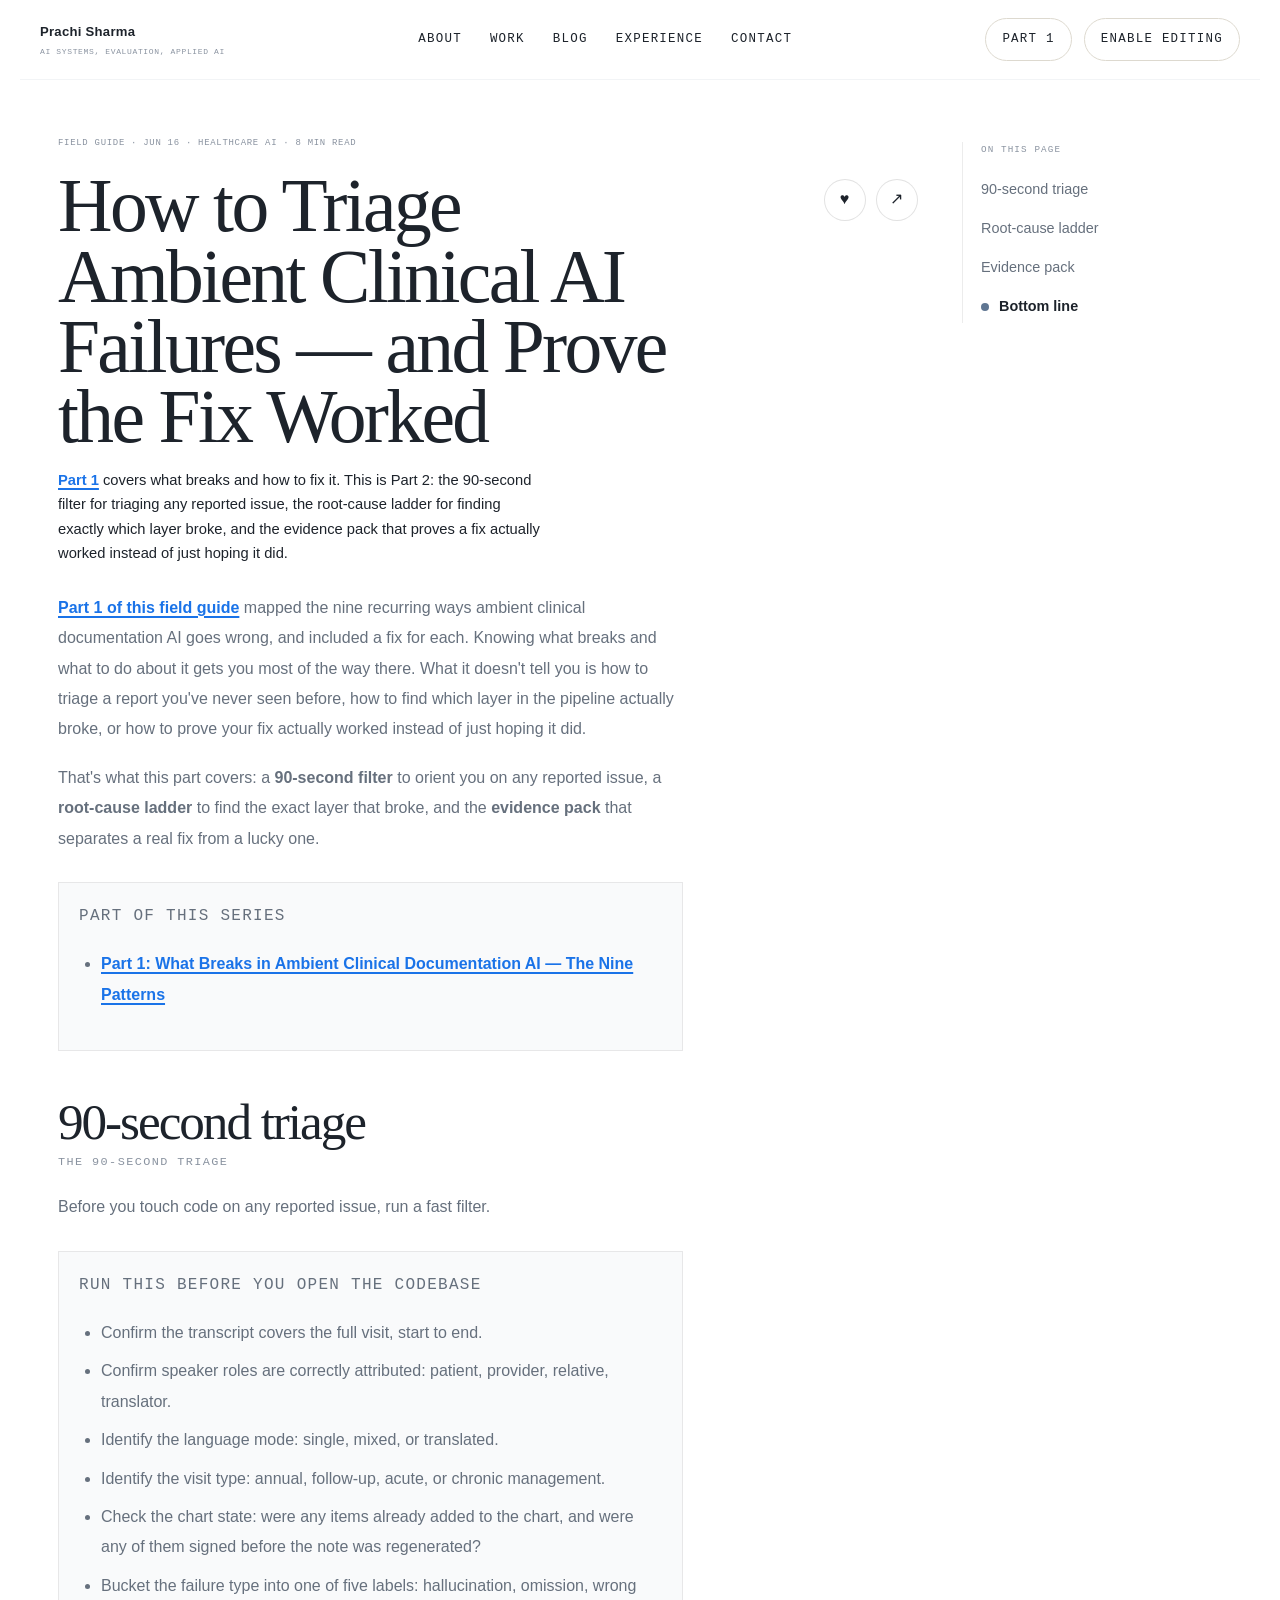
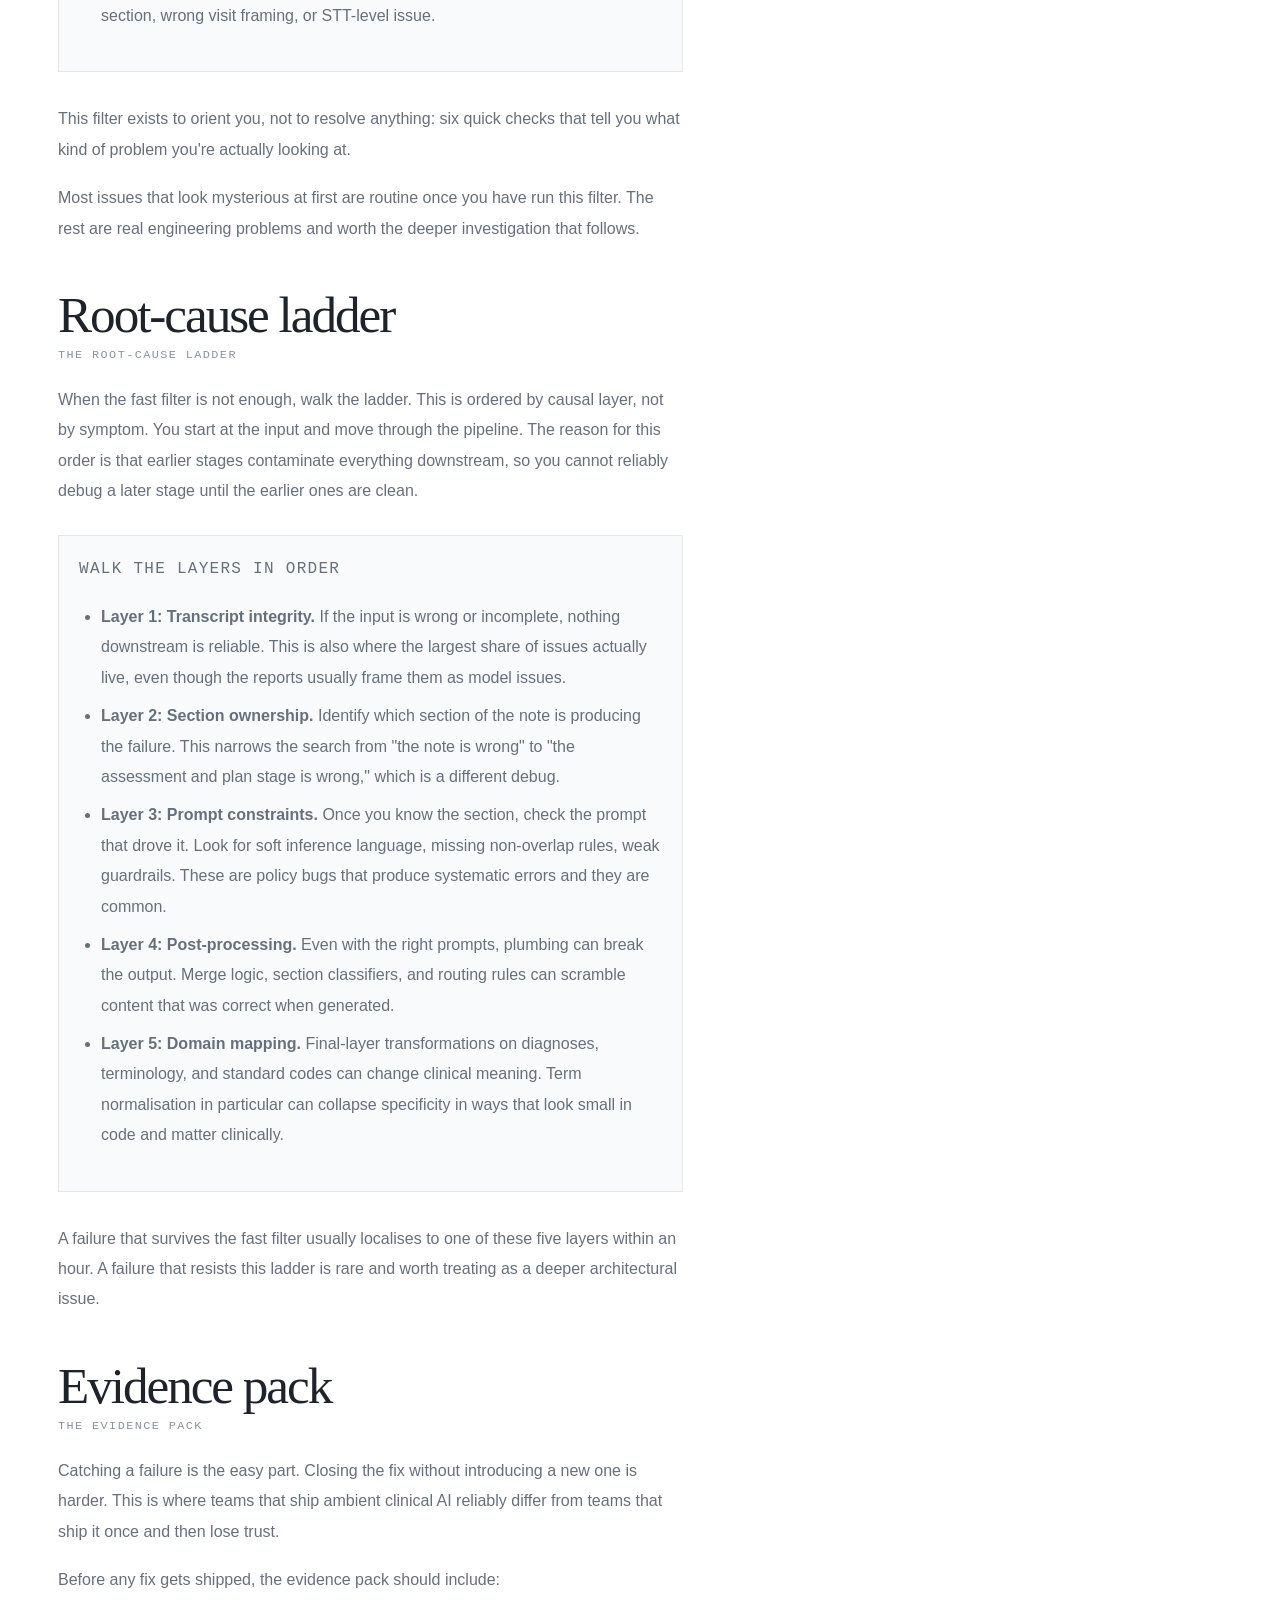
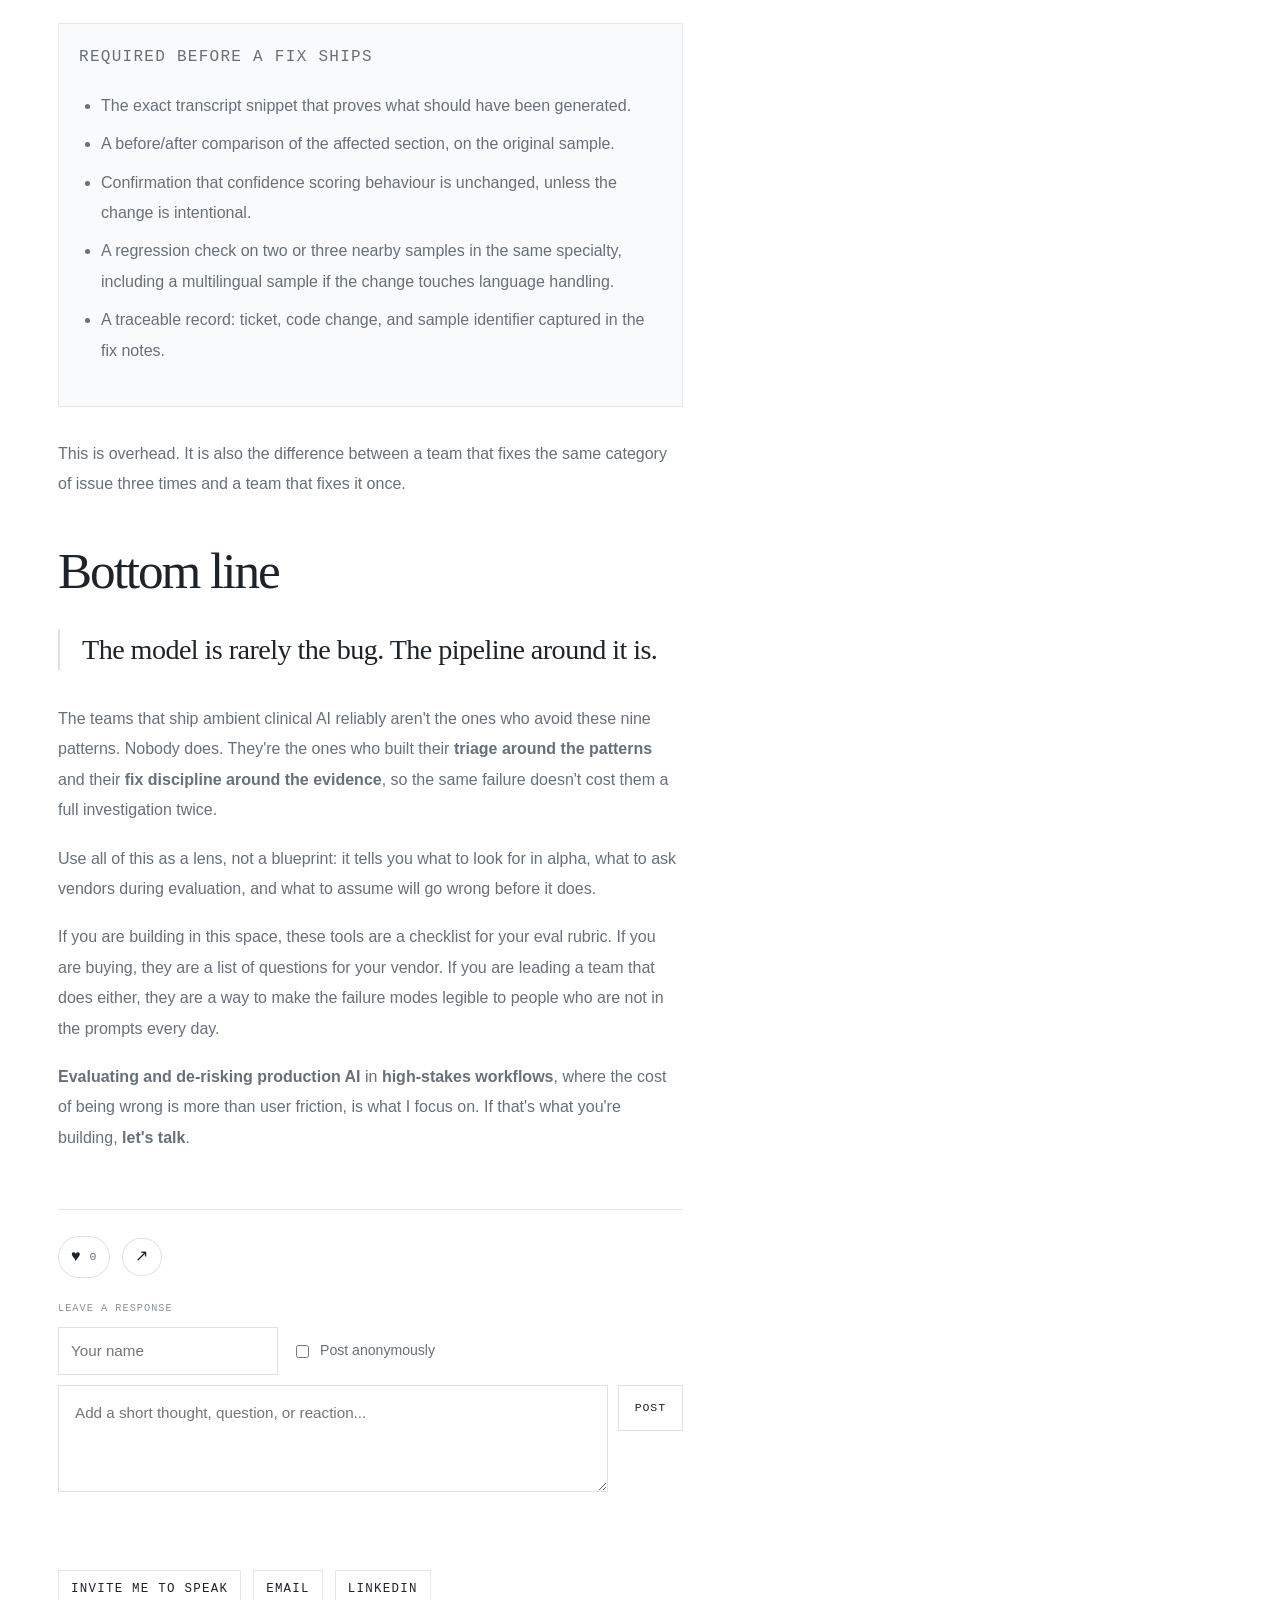
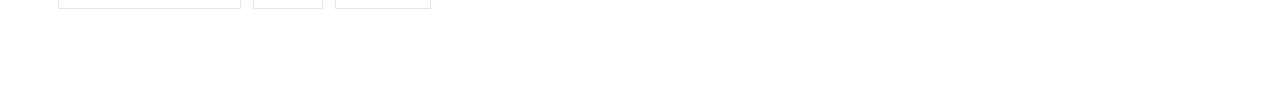
==== commit 975f6274: "Thin em dashes and remove antithesis construction in ambient AI posts Co-Authored-By: Claude Opus 4." ====
--- a/blog-ambient-clinical-ai-triage-and-fixes.html
+++ b/blog-ambient-clinical-ai-triage-and-fixes.html
@@ -6,14 +6,14 @@
     <title>How to Triage Ambient Clinical AI Failures — and Prove the Fix Worked | Prachi Sharma</title>
     <meta
       name="description"
-      content="Part 2 of 2: how to triage any ambient clinical AI failure — the 90-second filter, the root-cause ladder, and the evidence pack that proves a fix actually worked."
+      content="Part 2 of 2: how to triage any ambient clinical AI failure: the 90-second filter, the root-cause ladder, and the evidence pack that proves a fix actually worked."
     />
     <meta property="og:type" content="article" />
     <meta property="og:site_name" content="Prachi Sharma" />
     <meta property="og:title" content="How to Triage Ambient Clinical AI Failures — and Prove the Fix Worked" />
     <meta
       property="og:description"
-      content="Part 2 of 2: how to triage any ambient clinical AI failure — the 90-second filter, the root-cause ladder, and the evidence pack that proves a fix actually worked."
+      content="Part 2 of 2: how to triage any ambient clinical AI failure: the 90-second filter, the root-cause ladder, and the evidence pack that proves a fix actually worked."
     />
     <meta property="og:url" content="https://prachi-sharma.vercel.app/blog-ambient-clinical-ai-triage-and-fixes.html" />
     <meta property="og:image" content="https://prachi-sharma.vercel.app/assets/article/ambient-clinical-ai-hero.png" />
@@ -22,7 +22,7 @@
     <meta name="twitter:title" content="How to Triage Ambient Clinical AI Failures — and Prove the Fix Worked" />
     <meta
       name="twitter:description"
-      content="Part 2 of 2: how to triage any ambient clinical AI failure — the 90-second filter, the root-cause ladder, and the evidence pack that proves a fix actually worked."
+      content="Part 2 of 2: how to triage any ambient clinical AI failure: the 90-second filter, the root-cause ladder, and the evidence pack that proves a fix actually worked."
     />
     <meta name="twitter:image" content="https://prachi-sharma.vercel.app/assets/article/ambient-clinical-ai-hero.png" />
     <link rel="stylesheet" href="./styles.css" />
@@ -78,7 +78,7 @@
             </p>
 
             <div class="article-prose editable-prose" id="article-prose" contenteditable="false">
-              <p><a class="article-part-link" href="./blog-ambient-clinical-ai-failures.html">Part 1 of this field guide</a> mapped the nine recurring ways ambient clinical documentation AI goes wrong — and included a fix for each. Knowing what breaks and what to do about it gets you most of the way there. What it doesn't tell you is how to triage a report you've never seen before, how to find which layer in the pipeline actually broke, or how to prove your fix actually worked instead of just hoping it did.</p>
+              <p><a class="article-part-link" href="./blog-ambient-clinical-ai-failures.html">Part 1 of this field guide</a> mapped the nine recurring ways ambient clinical documentation AI goes wrong, and included a fix for each. Knowing what breaks and what to do about it gets you most of the way there. What it doesn't tell you is how to triage a report you've never seen before, how to find which layer in the pipeline actually broke, or how to prove your fix actually worked instead of just hoping it did.</p>
 
               <p>That's what this part covers: a <strong>90-second filter</strong> to orient you on any reported issue, a <strong>root-cause ladder</strong> to find the exact layer that broke, and the <strong>evidence pack</strong> that separates a real fix from a lucky one.</p>
 
@@ -103,7 +103,7 @@
                   <li>Bucket the failure type into one of five labels: hallucination, omission, wrong section, wrong visit framing, or STT-level issue.</li>
                 </ul>
               </div>
-              <p>This filter exists to orient you, not to resolve anything — six quick checks that tell you what kind of problem you're actually looking at.</p>
+              <p>This filter exists to orient you, not to resolve anything: six quick checks that tell you what kind of problem you're actually looking at.</p>
               <p>Most issues that look mysterious at first are routine once you have run this filter. The rest are real engineering problems and worth the deeper investigation that follows.</p>
 
               <p class="article-section-label">Root-cause ladder</p>
@@ -141,10 +141,10 @@
               <blockquote class="article-pullquote">
                 The model is rarely the bug. The pipeline around it is.
               </blockquote>
-              <p>The teams that ship ambient clinical AI reliably aren't the ones who avoid these nine patterns — nobody does. They're the ones who built their <strong>triage around the patterns</strong> and their <strong>fix discipline around the evidence</strong>, so the same failure doesn't cost them a full investigation twice.</p>
+              <p>The teams that ship ambient clinical AI reliably aren't the ones who avoid these nine patterns. Nobody does. They're the ones who built their <strong>triage around the patterns</strong> and their <strong>fix discipline around the evidence</strong>, so the same failure doesn't cost them a full investigation twice.</p>
               <p>Use all of this as a lens, not a blueprint: it tells you what to look for in alpha, what to ask vendors during evaluation, and what to assume will go wrong before it does.</p>
               <p>If you are building in this space, these tools are a checklist for your eval rubric. If you are buying, they are a list of questions for your vendor. If you are leading a team that does either, they are a way to make the failure modes legible to people who are not in the prompts every day.</p>
-              <p><strong>Evaluating and de-risking production AI</strong> in <strong>high-stakes workflows</strong> — where the cost of being wrong is more than user friction — is what I focus on. If that's what you're building, <strong>let's talk</strong>.</p>
+              <p><strong>Evaluating and de-risking production AI</strong> in <strong>high-stakes workflows</strong>, where the cost of being wrong is more than user friction, is what I focus on. If that's what you're building, <strong>let's talk</strong>.</p>
 
               <section class="article-endcap" aria-label="Reader response and author links">
                 <div class="article-engagement-bar">
